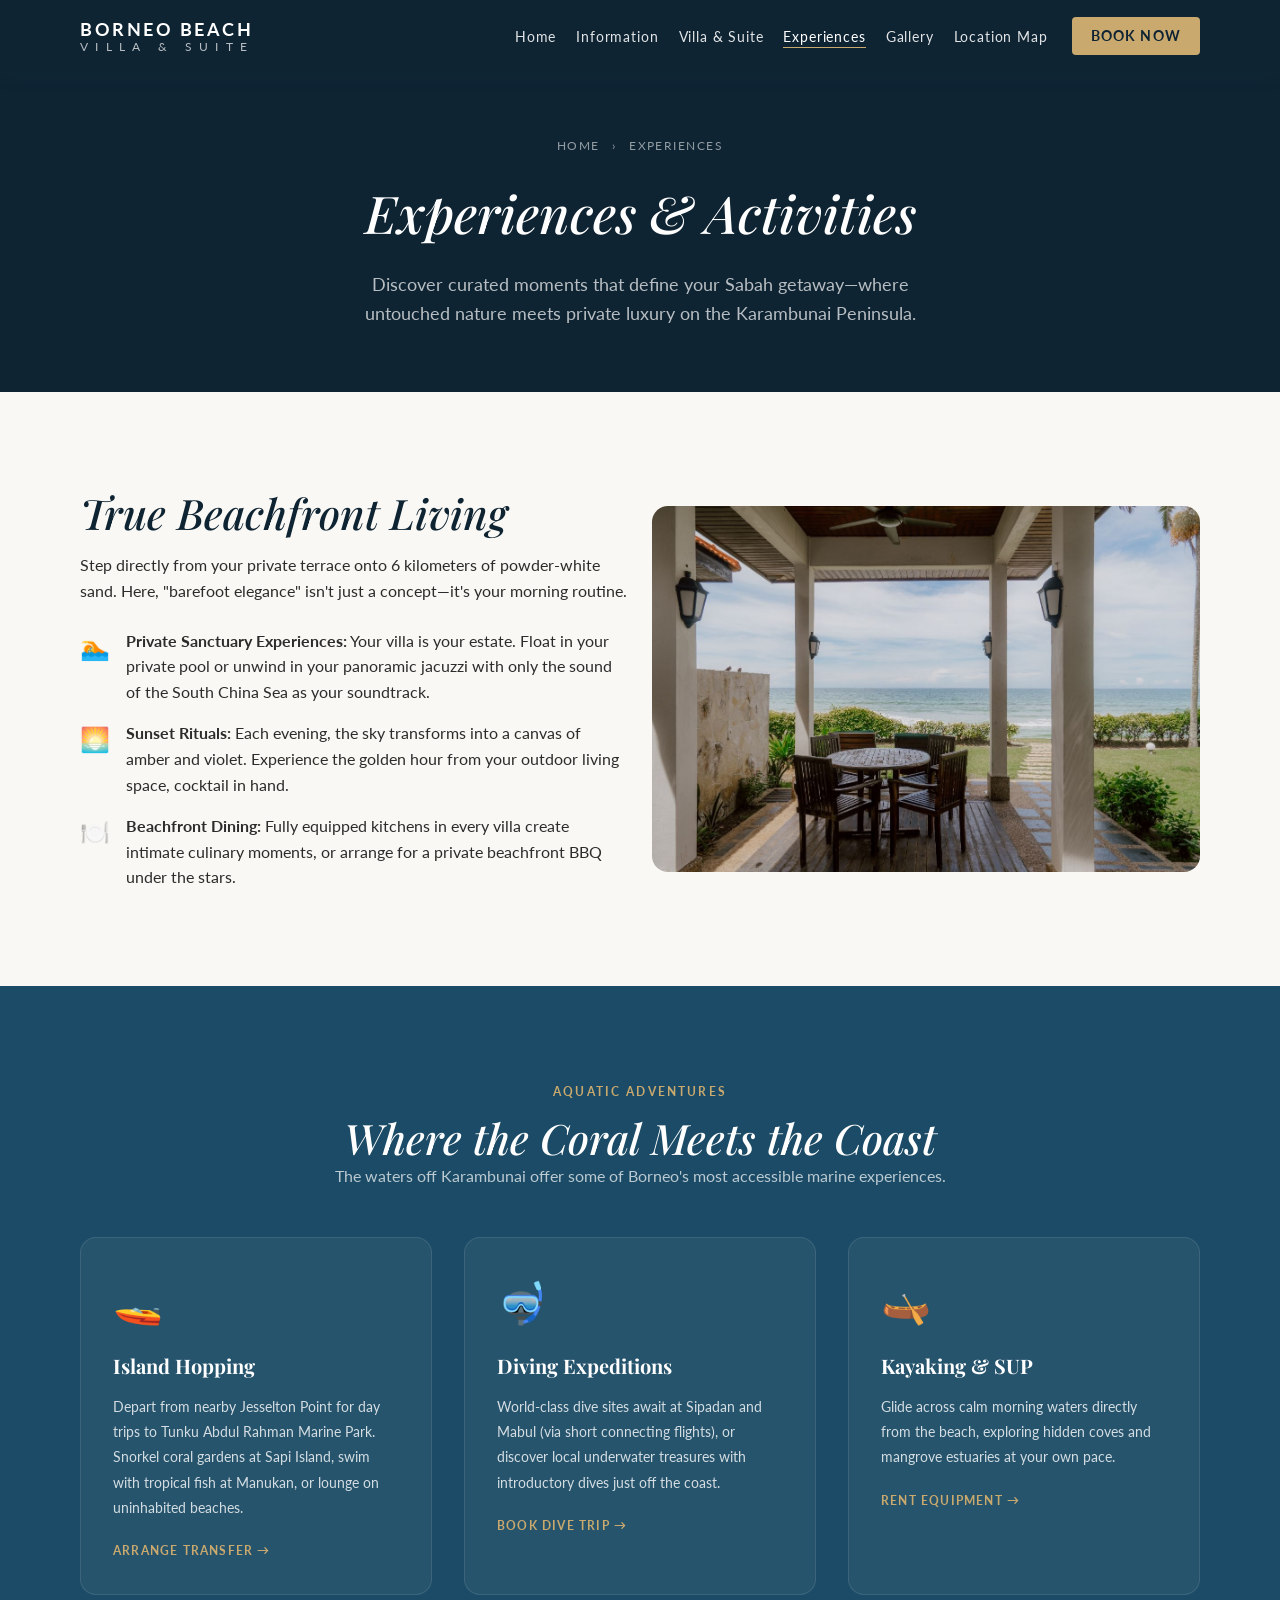
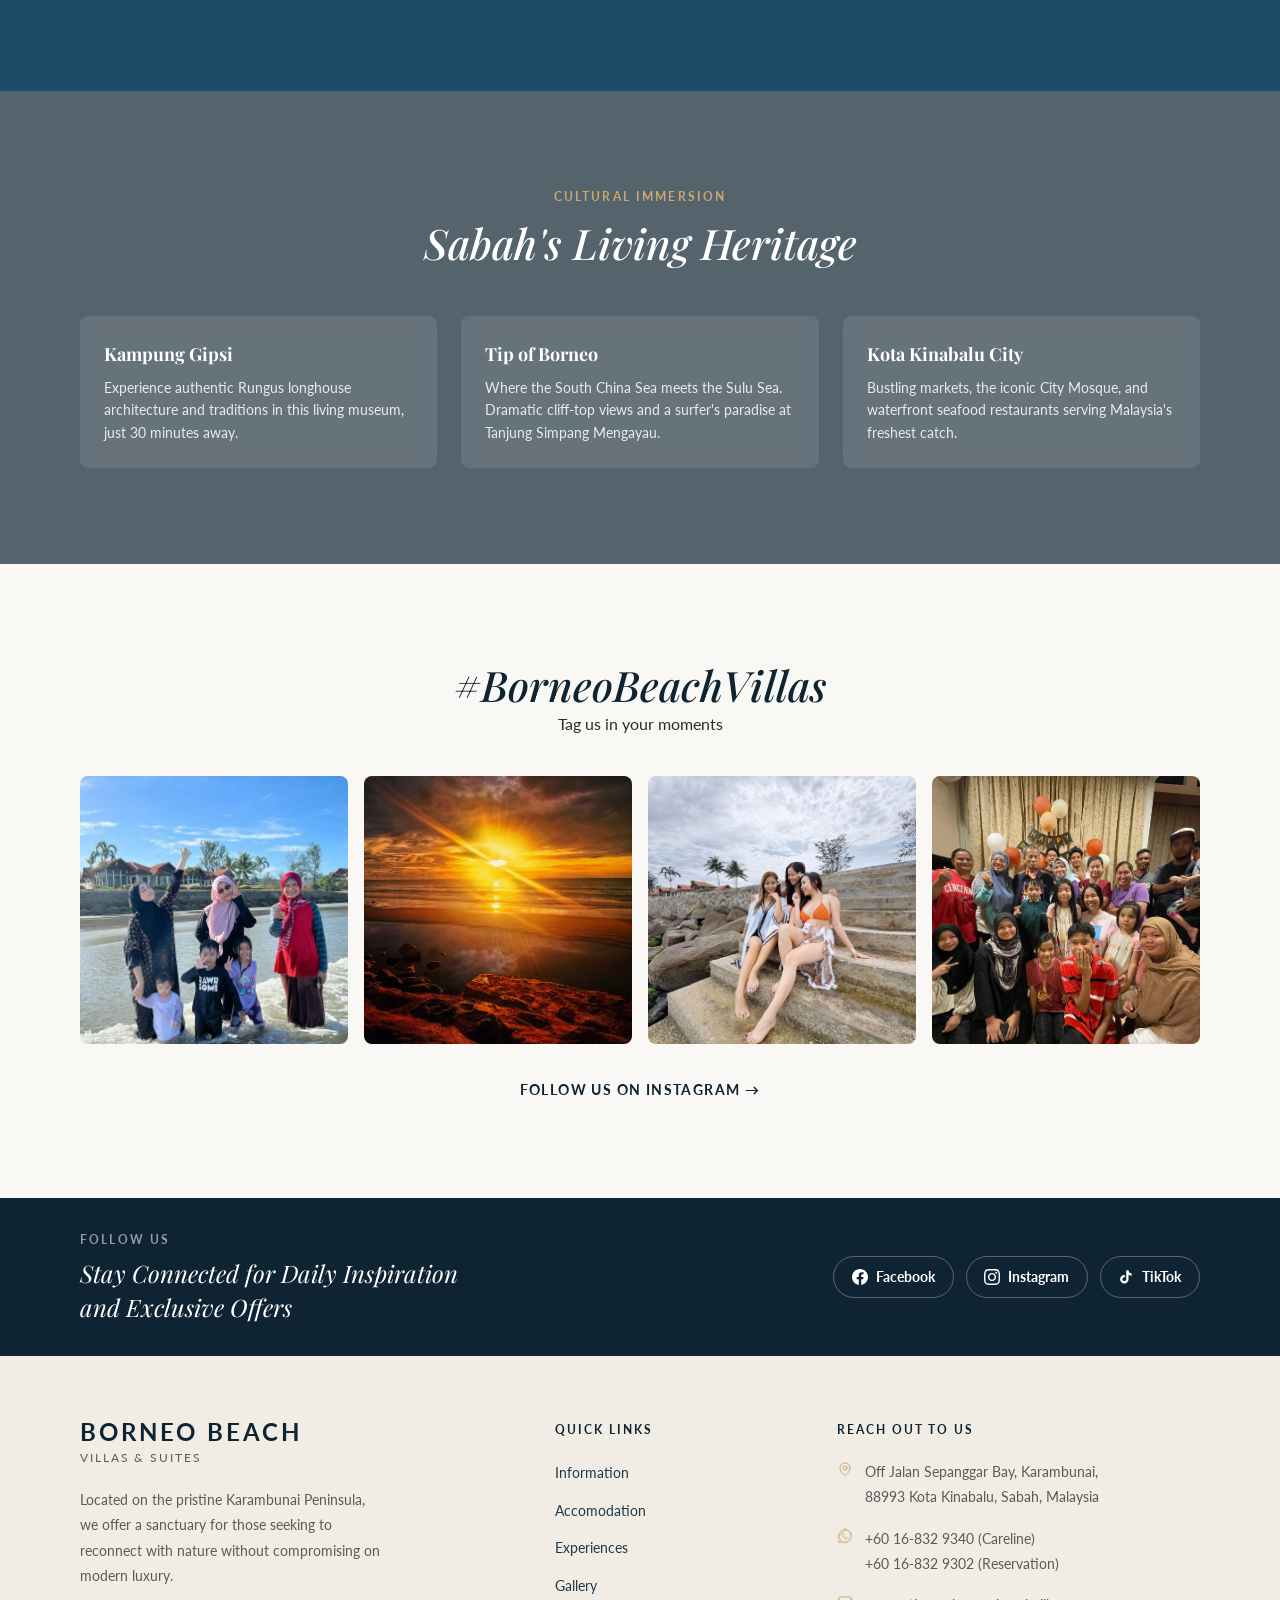
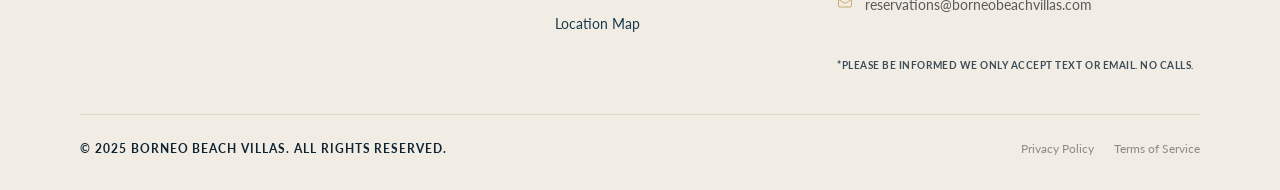
==== experiences.html @ 332ac3ee "Initial commit for bbv website Made-with: Cursor" ====
<!DOCTYPE html>
<html lang="en">

<head>
    <meta charset="UTF-8" />
    <meta name="viewport" content="width=device-width, initial-scale=1.0" />
    <meta name="description"
        content="Discover luxury experiences at Borneo Beach Villas—private beachfront living, golf at Karambunai, island hopping Sabah, spa wellness, and cultural adventures near Kota Kinabalu." />
    <meta name="keywords"
        content="Karambunai resort activities, Sabah beach villa experiences, Nexus golf resort, Tunku Abdul Rahman Marine Park, Kota Kinabalu luxury activities" />
    <title>Experiences & Activities | Borneo Beach Villa & Suite</title>
    <link rel="preconnect" href="https://fonts.googleapis.com" />
    <link rel="preconnect" href="https://fonts.gstatic.com" crossorigin />
    <link rel="stylesheet" href="css/main.css" />
</head>

<body>

    <!-- ===================== HEADER ===================== -->
    <div id="header-placeholder"></div>

    <main>


        <!-- ===================== PAGE HERO ===================== -->
        <div class="page-hero">
            <div class="container page-hero__inner">
                <p class="page-hero__breadcrumb">
                    <a href="index.html">Home</a>
                    <span aria-hidden="true">›</span>
                    Experiences
                </p>
                <h1 class="page-hero__title">Experiences & Activities</h1>
                <p class="page-hero__subtitle">
                    Discover curated moments that define your Sabah getaway—where untouched nature meets private luxury
                    on the Karambunai Peninsula.
                </p>
            </div>
        </div>


        <!-- ===================== INTRODUCTION ===================== -->
        <section class="experience-intro section-pad">
            <div class="container grid grid--2col grid--align-center">
                <div class="experience-intro__text">
                    <h2 class="section-title">True Beachfront Living</h2>
                    <p class="section-desc" style="margin-top: 14px;">
                        Step directly from your private terrace onto 6 kilometers of powder-white sand. Here, "barefoot
                        elegance" isn't just a concept—it's your morning routine.
                    </p>
                    <ul class="experience-features">
                        <li class="exp-feature">
                            <span class="exp-feature__icon">🏊</span>
                            <div>
                                <strong>Private Sanctuary Experiences:</strong> Your villa is your estate. Float in your
                                private pool or unwind in your panoramic jacuzzi with only the sound of the South China
                                Sea as your
                                soundtrack.
                            </div>
                        </li>
                        <li class="exp-feature">
                            <span class="exp-feature__icon">🌅</span>
                            <div>
                                <strong>Sunset Rituals:</strong> Each evening, the sky transforms into a canvas of amber
                                and violet.
                                Experience the golden hour from your outdoor living space, cocktail in hand.
                            </div>
                        </li>
                        <li class="exp-feature">
                            <span class="exp-feature__icon">🍽️</span>
                            <div>
                                <strong>Beachfront Dining:</strong> Fully equipped kitchens in every villa create
                                intimate culinary
                                moments, or arrange for a private beachfront BBQ under the stars.
                            </div>
                        </li>
                    </ul>
                </div>
                <div class="experience-intro__image">
                    <img src="images/exp-intro.jpeg" alt="Villa terrace opening directly onto beach"
                        class="img-rounded shadow-lg" loading="lazy" />
                </div>
            </div>
        </section>

        <!-- ===================== AQUATIC ADVENTURES ===================== -->
        <section class="aquatic-adventures section-pad bg-ocean text-inverse">
            <div class="container">
                <div class="section-header text-center mb-12">
                    <span class="section-label" style="color: var(--color-secondary);">Aquatic Adventures</span>
                    <h2 class="section-title color-inverse">Where the Coral Meets the Coast</h2>
                    <p class="section-subtitle color-grey-alt">
                        The waters off Karambunai offer some of Borneo's most accessible marine experiences.
                    </p>
                </div>

                <div class="grid grid--3col gap-8">
                    <!-- Card 1 -->
                    <div class="exp-card">
                        <div class="exp-card__icon">🚤</div>
                        <h3 class="exp-card__title">Island Hopping</h3>
                        <p class="exp-card__desc">
                            Depart from nearby Jesselton Point for day trips to Tunku Abdul Rahman Marine Park. Snorkel
                            coral gardens
                            at Sapi Island, swim with tropical fish at Manukan, or lounge on uninhabited beaches.
                        </p>
                        <a href="contact.html" class="exp-card__link">Arrange Transfer →</a>
                    </div>
                    <!-- Card 2 -->
                    <div class="exp-card">
                        <div class="exp-card__icon">🤿</div>
                        <h3 class="exp-card__title">Diving Expeditions</h3>
                        <p class="exp-card__desc">
                            World-class dive sites await at Sipadan and Mabul (via short connecting flights), or
                            discover local
                            underwater treasures with introductory dives just off the coast.
                        </p>
                        <a href="contact.html" class="exp-card__link">Book Dive Trip →</a>
                    </div>
                    <!-- Card 3 -->
                    <div class="exp-card">
                        <div class="exp-card__icon">🛶</div>
                        <h3 class="exp-card__title">Kayaking & SUP</h3>
                        <p class="exp-card__desc">
                            Glide across calm morning waters directly from the beach, exploring hidden coves and
                            mangrove estuaries at
                            your own pace.
                        </p>
                        <a href="contact.html" class="exp-card__link">Rent Equipment →</a>
                    </div>
                </div>
            </div>
        </section>


        <!-- ===================== CULTURAL IMMERSION ===================== -->
        <section class="cultural-immersion section-pad"
            style="background: linear-gradient(rgba(15, 36, 51, 0.7), rgba(15, 36, 51, 0.7)), url('images/exp-culture-bg.jpg') center/cover no-repeat fixed;">
            <div class="container">
                <div class="section-header text-center mb-12">
                    <span class="section-label" style="color: var(--color-secondary);">Cultural Immersion</span>
                    <h2 class="section-title color-inverse">Sabah's Living Heritage</h2>
                </div>

                <div class="grid grid--3col gap-6">
                    <div class="culture-card">
                        <h3 class="culture-card__title">Kampung Gipsi</h3>
                        <p class="culture-card__desc">Experience authentic Rungus longhouse architecture and traditions
                            in this
                            living museum, just 30 minutes away.</p>
                    </div>
                    <div class="culture-card">
                        <h3 class="culture-card__title">Tip of Borneo</h3>
                        <p class="culture-card__desc">Where the South China Sea meets the Sulu Sea. Dramatic cliff-top
                            views and a
                            surfer's paradise at Tanjung Simpang Mengayau.</p>
                    </div>
                    <div class="culture-card">
                        <h3 class="culture-card__title">Kota Kinabalu City</h3>
                        <p class="culture-card__desc">Bustling markets, the iconic City Mosque, and waterfront seafood
                            restaurants
                            serving Malaysia's freshest catch.</p>
                    </div>
                </div>
            </div>
        </section>


        <!-- ===================== INSTAGRAM ===================== -->
        <section class="instagram-feed section-pad">
            <div class="container">
                <div class="section-header text-center mb-10">
                    <h2 class="section-title">#BorneoBeachVillas</h2>
                    <p class="section-subtitle">Tag us in your moments</p>
                </div>
                <div class="grid grid--4col gap-4">
                    <div class="insta-item"><img src="images/insta-1.jpg" alt="Instagram post" /></div>
                    <div class="insta-item"><img src="images/insta-2.jpg" alt="Instagram post" /></div>
                    <div class="insta-item"><img src="images/insta-3.jpg" alt="Instagram post" /></div>
                    <div class="insta-item"><img src="images/insta-4.jpg" alt="Instagram post" /></div>
                </div>
                <div class="text-center mt-8">
                    <a href="https://www.instagram.com/borneobeachvillasuite/" class="btn--text" target="_blank">Follow
                        us on
                        Instagram →</a>
                </div>
            </div>
        </section>

    </main>

    <!-- ===================== FOOTER ===================== -->
    <div id="footer-placeholder"></div>

    <script src="js/main.js"></script>
</body>

</html>
---- css/main.css ----
/* =============================================
   BBV – Main Stylesheet
   ============================================= */

@import url('https://fonts.googleapis.com/css2?family=Playfair+Display:ital,wght@0,400;0,500;0,600;0,700;1,400;1,500&family=Lato:ital,wght@0,300;0,400;0,700;1,400&display=swap');
@import 'variables.css';

/* ─────────────────────────────────────────────
   RESET & BASE
───────────────────────────────────────────── */
*,
*::before,
*::after {
  box-sizing: border-box;
  margin: 0;
  padding: 0;
}

html {
  scroll-behavior: smooth;
  font-size: 16px;
}

body {
  font-family: var(--font-body);
  font-size: var(--text-base);
  line-height: var(--leading-normal);
  color: var(--color-text);
  background-color: var(--color-bg);
  -webkit-font-smoothing: antialiased;
}

img,
video {
  display: block;
  max-width: 100%;
  height: auto;
}

a {
  color: inherit;
  text-decoration: none;
}

ul,
ol {
  list-style: none;
}

button {
  cursor: pointer;
  border: none;
  background: none;
  font-family: inherit;
}

/* ─────────────────────────────────────────────
   LAYOUT UTILITIES
───────────────────────────────────────────── */
.container {
  width: 100%;
  max-width: var(--container-max);
  margin-inline: auto;
  padding-inline: var(--container-pad);
}

.section-pad {
  padding-block: var(--section-pad-v);
}

/* ─────────────────────────────────────────────
   TYPOGRAPHY HELPERS
───────────────────────────────────────────── */
.section-label {
  display: block;
  font-family: var(--font-body);
  font-size: var(--text-xs);
  font-weight: 700;
  letter-spacing: 0.18em;
  text-transform: uppercase;
  color: var(--color-secondary);
  margin-bottom: var(--sp-3);
}

.section-title {
  font-family: var(--font-heading);
  font-size: clamp(var(--text-2xl), 4vw, var(--text-3xl));
  font-weight: 500;
  font-style: italic;
  line-height: var(--leading-tight);
  color: var(--color-primary-dark);
}

/* ─────────────────────────────────────────────
   BUTTONS
───────────────────────────────────────────── */
.btn {
  display: inline-flex;
  align-items: center;
  gap: var(--sp-2);
  padding: 0.75rem 1.75rem;
  font-family: var(--font-body);
  font-size: var(--text-sm);
  font-weight: 700;
  letter-spacing: 0.08em;
  text-transform: uppercase;
  border-radius: var(--radius-sm);
  transition: background-color var(--transition-base),
    color var(--transition-base),
    border-color var(--transition-base),
    box-shadow var(--transition-base),
    transform var(--transition-base);
  white-space: nowrap;
}

.btn--primary {
  background-color: var(--color-secondary);
  color: var(--color-primary-dark);
}

.btn--primary:hover {
  background-color: #b8924f;
  box-shadow: var(--shadow-md);
  transform: translateY(-2px);
}

.btn--outline {
  background-color: transparent;
  color: var(--color-text-inverse);
  border: 2px solid var(--color-text-inverse);
}

.btn--outline:hover {
  background-color: var(--color-text-inverse);
  color: var(--color-primary-dark);
}

.btn--outline-dark {
  background-color: transparent;
  color: var(--color-primary);
  border: 2px solid var(--color-primary);
}

.btn--outline-dark:hover {
  background-color: var(--color-primary);
  color: var(--color-text-inverse);
}

/* ─────────────────────────────────────────────
   HEADER / NAV
───────────────────────────────────────────── */
.site-header {
  position: fixed;
  top: 0;
  left: 0;
  right: 0;
  z-index: 1000;
  background-color: transparent;
  transition: background-color var(--transition-slow),
    box-shadow var(--transition-slow);
}

.site-header.scrolled {
  background-color: var(--color-primary-dark);
  box-shadow: var(--shadow-md);
}

.header-inner {
  display: flex;
  align-items: center;
  justify-content: space-between;
  height: 72px;
  padding-inline: var(--container-pad);
  max-width: var(--container-max);
  margin-inline: auto;
}

/* Logo */
.site-logo {
  display: flex;
  flex-direction: column;
  line-height: 1;
  gap: 3px;
  flex-shrink: 0;
  text-decoration: none;
}

.site-logo__name {
  font-family: var(--font-body);
  font-size: var(--text-md);
  font-weight: 700;
  letter-spacing: 0.14em;
  color: var(--color-text-inverse);
}

.site-logo__sub {
  font-size: var(--text-xs);
  letter-spacing: 0.61em;
  color: rgba(255, 255, 255, 0.70);
}

/* Primary nav */
.primary-nav {
  display: flex;
  align-items: center;
  gap: var(--sp-6);
}

.nav-links {
  display: flex;
  align-items: center;
  gap: var(--sp-5);
}

.nav-links a {
  font-size: var(--text-sm);
  font-weight: 400;
  letter-spacing: 0.06em;
  color: rgba(255, 255, 255, 0.88);
  position: relative;
  padding-bottom: 3px;
  transition: color var(--transition-fast);
}

.nav-links a::after {
  content: '';
  position: absolute;
  bottom: 0;
  left: 0;
  width: 0;
  height: 1px;
  background-color: var(--color-secondary);
  transition: width var(--transition-base);
}

.nav-links a:hover,
.nav-links a[aria-current="page"] {
  color: var(--color-text-inverse);
}

.nav-links a:hover::after,
.nav-links a[aria-current="page"]::after {
  width: 100%;
}

.nav-book-btn {
  padding: 0.5rem 1.2rem;
  background-color: var(--color-secondary);
  color: var(--color-primary-dark);
  font-family: var(--font-body);
  font-size: var(--text-sm);
  font-weight: 700;
  letter-spacing: 0.08em;
  text-transform: uppercase;
  border-radius: var(--radius-sm);
  transition: background-color var(--transition-base), box-shadow var(--transition-base);
  flex-shrink: 0;
  display: inline-block;
}

.nav-book-btn:hover {
  background-color: #b8924f;
  box-shadow: var(--shadow-sm);
}

/* Hamburger */
.hamburger {
  display: none;
  flex-direction: column;
  justify-content: center;
  align-items: center;
  width: 40px;
  height: 40px;
  gap: 5px;
  background: none;
  border: none;
  cursor: pointer;
  padding: 4px;
}

.hamburger__line {
  display: block;
  width: 24px;
  height: 2px;
  background-color: var(--color-text-inverse);
  border-radius: 2px;
  transition: transform var(--transition-base), opacity var(--transition-base);
}

.hamburger.open .hamburger__line:nth-child(1) {
  transform: translateY(7px) rotate(45deg);
}

.hamburger.open .hamburger__line:nth-child(2) {
  opacity: 0;
}

.hamburger.open .hamburger__line:nth-child(3) {
  transform: translateY(-7px) rotate(-45deg);
}

/* Mobile nav drawer */
.mobile-nav {
  display: none;
  position: fixed;
  top: 72px;
  left: 0;
  right: 0;
  background-color: var(--color-primary-dark);
  padding: var(--sp-6) var(--container-pad);
  z-index: 999;
  flex-direction: column;
  gap: var(--sp-4);
  box-shadow: var(--shadow-lg);
}

.mobile-nav.open {
  display: flex;
}

.mobile-nav a {
  font-size: var(--text-md);
  color: rgba(255, 255, 255, 0.88);
  padding-block: var(--sp-2);
  border-bottom: 1px solid rgba(255, 255, 255, 0.1);
  transition: color var(--transition-fast);
}

.mobile-nav a:last-child {
  border-bottom: none;
}

.mobile-nav a:hover {
  color: var(--color-secondary);
}

.mobile-nav .nav-book-btn {
  display: inline-flex;
  margin-top: var(--sp-2);
  text-align: center;
  justify-content: center;
}

/* ─────────────────────────────────────────────
   HERO
───────────────────────────────────────────── */
.hero {
  position: relative;
  min-height: 90vh;
  display: flex;
  align-items: center;
  justify-content: center;
  overflow: hidden;
  background-color: var(--color-primary-dark);
}

.hero__bg {
  position: absolute;
  inset: 0;
  background-image: url('../images/hero.jpg');
  background-size: cover;
  background-position: center 30%;
  background-repeat: no-repeat;
  z-index: 0;
}

/* Keep the fallback image as a separate layer behind the video */
.hero__bg--fallback {
  z-index: 0;
  transition: opacity 1s ease;
}

/* YouTube video wrapper */
.hero__video-wrap {
  position: absolute;
  inset: 0;
  z-index: 1;
  overflow: hidden;
  pointer-events: none;
}

/* Scale the iframe to always cover the full hero (letterbox-free) */
.hero__video-wrap iframe,
.hero__video-wrap #hero-yt-player {
  position: absolute;
  top: 50%;
  left: 50%;
  /* 16:9 ratio: width = 177.78vh covers height; height = 56.25vw covers width */
  width: 177.78vh;
  height: 56.25vw;
  min-width: 100%;
  min-height: 100%;
  transform: translate(-50%, -50%);
  border: 0;
  pointer-events: none;
}

.hero__overlay {
  position: absolute;
  inset: 0;
  background: linear-gradient(to bottom,
      rgba(15, 36, 51, 0.35) 0%,
      rgba(15, 36, 51, 0.55) 60%,
      rgba(15, 36, 51, 0.75) 100%);
  z-index: 1;
}

.hero__content {
  position: relative;
  z-index: 2;
  text-align: center;
  padding-inline: var(--container-pad);
  max-width: 760px;
  margin-inline: auto;
  padding-top: 72px;
}

.hero__location {
  display: inline-flex;
  align-items: center;
  gap: var(--sp-2);
  font-size: var(--text-xs);
  font-weight: 700;
  letter-spacing: 0.2em;
  text-transform: uppercase;
  color: rgba(255, 255, 255, 0.80);
  margin-bottom: var(--sp-4);
}

.hero__title {
  font-family: var(--font-heading);
  font-size: clamp(var(--text-3xl), 7vw, var(--text-5xl));
  font-weight: 500;
  font-style: italic;
  line-height: var(--leading-tight);
  color: var(--color-text-inverse);
  margin-bottom: var(--sp-5);
}

.hero__subtitle {
  font-size: clamp(var(--text-sm), 2vw, var(--text-base));
  color: rgba(255, 255, 255, 0.80);
  line-height: var(--leading-loose);
  max-width: 480px;
  margin-inline: auto;
}

/* Hero Sound Toggle */
.hero__sound-toggle {
  position: absolute;
  bottom: var(--sp-8);
  right: var(--container-pad);
  z-index: 10;
  width: 44px;
  height: 44px;
  background-color: rgba(255, 255, 255, 0.1);
  backdrop-filter: blur(8px);
  -webkit-backdrop-filter: blur(8px);
  border: 1px solid rgba(255, 255, 255, 0.3);
  border-radius: 50%;
  display: flex;
  align-items: center;
  justify-content: center;
  color: var(--color-text-inverse);
  transition: all var(--transition-base);
}

.hero__sound-toggle:hover {
  background-color: rgba(255, 255, 255, 0.2);
  transform: scale(1.05);
}

.hero__sound-toggle svg {
  width: 20px;
  height: 20px;
  stroke: currentColor;
}

@media (max-width: 768px) {
  .hero__sound-toggle {
    bottom: 6rem;
    /* adjusted to clear booking widget */
    right: 50%;
    transform: translateX(50%);
  }
}

/* ─────────────────────────────────────────────
   BOOKING WIDGET (between hero and feature strip)
───────────────────────────────────────────── */
.booking-widget-section {
  position: relative;
  z-index: 20;
  margin-top: -60px;
  /* Overlap hero slightly */
  margin-bottom: var(--sp-12);
}

.booking-widget-wrapper {
  background-color: var(--color-surface);
  border-radius: var(--radius-lg);
  box-shadow: var(--shadow-xl, 0 20px 40px rgba(0, 0, 0, 0.15));
  padding: var(--sp-6);
  max-width: 1000px;
  margin-inline: auto;
  border: 1px solid var(--color-border);
}

@media (max-width: 768px) {
  .booking-widget-section {
    margin-top: -40px;
    margin-bottom: var(--sp-8);
  }

  .booking-widget-wrapper {
    padding: var(--sp-4);
  }
}

/* ─────────────────────────────────────────────
   FEATURE STRIP  (below hero, white bg)
───────────────────────────────────────────── */
.feature-strip {
  background-color: var(--color-surface);
  padding-block: var(--sp-12);
  border-bottom: 1px solid var(--color-border);
}

.feature-strip__grid {
  display: grid;
  grid-template-columns: repeat(3, 1fr);
  gap: var(--sp-8);
}

.feature-strip__card {
  display: flex;
  flex-direction: column;
  gap: var(--sp-4);
}

.feature-strip__img-wrap {
  border-radius: var(--radius-lg) var(--radius-lg) 0 0;
  overflow: hidden;
  aspect-ratio: 4 / 3;
  background-color: var(--color-surface-alt);
}

.feature-strip__img-wrap img {
  width: 100%;
  height: 100%;
  object-fit: cover;
  transition: transform var(--transition-slow);
}

.feature-strip__card:hover .feature-strip__img-wrap img {
  transform: scale(1.04);
}

.feature-strip__title {
  font-family: var(--font-body);
  font-size: var(--text-base);
  font-weight: 700;
  color: var(--color-primary-dark);
  line-height: var(--leading-snug);
}

.feature-strip__desc {
  font-size: var(--text-sm);
  color: var(--color-text-light);
  line-height: var(--leading-loose);
}

/* ─────────────────────────────────────────────
   RESIDENCES – horizontal villa rows
───────────────────────────────────────────── */
.residences {
  background-color: #eef4f7;
  /* very light blue-grey, as in PDF */
}

.residences__intro {
  text-align: center;
  margin-bottom: var(--sp-10);
}

.residences__list {
  display: flex;
  flex-direction: column;
  gap: var(--sp-8);
}

/* Villa row: image left, text right */
.villa-row {
  display: grid;
  grid-template-columns: 1fr 0.65fr;
  background-color: var(--color-surface);
  border-radius: var(--radius-lg);
  overflow: hidden;
  box-shadow: var(--shadow-sm);
  transition: box-shadow var(--transition-base);
}

.villa-row:hover {
  box-shadow: var(--shadow-md);
}

.villa-row__image-wrap {
  position: relative;
  overflow: hidden;
  min-height: 340px;
}

.villa-row__image-wrap img {
  width: 100%;
  height: 100%;
  object-fit: cover;
  transition: transform var(--transition-slow);
}

.villa-row:hover .villa-row__image-wrap img {
  transform: scale(1.04);
}

/* Arrow button on image */
.villa-row__arrow {
  position: absolute;
  top: 50%;
  right: var(--sp-4);
  transform: translateY(-50%);
  width: 40px;
  height: 40px;
  background-color: rgba(255, 255, 255, 0.90);
  border-radius: 50%;
  display: flex;
  align-items: center;
  justify-content: center;
  box-shadow: var(--shadow-sm);
  transition: background-color var(--transition-fast);
  cursor: pointer;
  z-index: 2;
  border: none;
}

.villa-row__arrow svg {
  width: 18px;
  height: 18px;
  stroke: var(--color-primary-dark);
}

.villa-row__arrow:hover {
  background-color: var(--color-surface);
}

.villa-row__body {
  padding: var(--sp-8) var(--sp-8);
  display: flex;
  flex-direction: column;
  justify-content: center;
  gap: var(--sp-4);
}

.villa-row__title {
  font-family: var(--font-heading);
  font-size: var(--text-xl);
  font-weight: 600;
  color: var(--color-primary-dark);
  line-height: var(--leading-snug);
}

.villa-row__desc {
  font-size: var(--text-sm);
  color: var(--color-text-light);
  line-height: var(--leading-loose);
}

/* Feature tags – gold pill badges */
.villa-row__tags {
  display: flex;
  flex-wrap: wrap;
  gap: var(--sp-2);
}

.villa-tag {
  display: inline-block;
  padding: 0.35rem 0.85rem;
  background-color: var(--color-secondary-lt);
  color: var(--color-primary-dark);
  font-size: var(--text-xs);
  font-weight: 700;
  letter-spacing: 0.06em;
  text-transform: uppercase;
  border-radius: 100px;
}

.villa-row__price {
  font-size: var(--text-base);
  color: var(--color-text-light);
  font-style: italic;
}

/* Price + CTA on the same row */
.villa-row__cta {
  display: flex;
  align-items: center;
  justify-content: flex-end;
  gap: var(--sp-4);
  margin-top: var(--sp-4);
  padding-top: var(--sp-4);
  border-top: 1px solid var(--color-border);
}

/* Subtle text-only button */
.btn--text {
  background: none;
  border: none;
  padding: 0;
  font-family: var(--font-body);
  font-size: var(--text-sm);
  font-weight: 700;
  letter-spacing: 0.1em;
  text-transform: uppercase;
  color: var(--color-primary-dark);
  cursor: pointer;
  transition: color var(--transition-fast);
  white-space: nowrap;
  flex-shrink: 0;
}

.btn--text:hover {
  color: var(--color-secondary);
}

/* ─────────────────────────────────────────────
   EXPERIENCES  (text left, photo grid right)
───────────────────────────────────────────── */
.experiences {
  background-color: var(--color-surface-alt);
}

.experiences__layout {
  display: grid;
  grid-template-columns: 1fr 1.2fr;
  gap: var(--sp-12);
  align-items: center;
}

.experiences__text .section-title {
  font-size: clamp(var(--text-xl), 2.8vw, var(--text-2xl));
  margin-top: var(--sp-3);
  font-style: italic;
}

.experiences__gallery {
  display: grid;
  grid-template-columns: 1fr 1fr;
  grid-template-rows: auto auto;
  gap: var(--sp-3);
}

.exp-gallery__main {
  grid-column: 1;
  grid-row: 1 / 3;
  border-radius: var(--radius-lg);
  overflow: hidden;
}

.exp-gallery__main img {
  width: 100%;
  height: 100%;
  object-fit: cover;
}

.exp-gallery__side {
  grid-column: 2;
  grid-row: 1 / 3;
  display: flex;
  flex-direction: column;
  gap: var(--sp-3);
}

.exp-gallery__side img {
  width: 100%;
  border-radius: var(--radius-md);
  object-fit: cover;
  flex: 1;
}

/* ─────────────────────────────────────────────
   STAY CONNECTED  (dark strip)
───────────────────────────────────────────── */
.stay-connected {
  background-color: var(--color-primary-dark);
  padding-block: var(--sp-8);
}

.stay-connected__inner {
  display: flex;
  align-items: center;
  justify-content: space-between;
  gap: var(--sp-8);
  flex-wrap: wrap;
}

.stay-connected__label {
  display: block;
  font-size: var(--text-xs);
  font-weight: 700;
  letter-spacing: 0.18em;
  text-transform: uppercase;
  color: rgba(255, 255, 255, 0.55);
  margin-bottom: var(--sp-2);
}

.stay-connected__copy {
  font-family: var(--font-heading);
  font-size: clamp(var(--text-lg), 2.5vw, var(--text-xl));
  font-style: italic;
  color: var(--color-text-inverse);
  max-width: 420px;
  line-height: var(--leading-snug);
}

.social-links {
  display: flex;
  gap: var(--sp-3);
  align-items: center;
  flex-wrap: wrap;
}

.social-link {
  display: inline-flex;
  align-items: center;
  gap: var(--sp-2);
  padding: 0.55rem 1.1rem;
  border: 1.5px solid rgba(255, 255, 255, 0.30);
  border-radius: 100px;
  font-size: var(--text-sm);
  font-weight: 700;
  color: var(--color-text-inverse);
  transition: border-color var(--transition-base),
    background-color var(--transition-base);
}

.social-link:hover {
  border-color: rgba(255, 255, 255, 0.70);
  background-color: rgba(255, 255, 255, 0.08);
}

.social-link svg {
  width: 16px;
  height: 16px;
  fill: currentColor;
  flex-shrink: 0;
}

/* ─────────────────────────────────────────────
   FOOTER  (light cream – matching PDF)
───────────────────────────────────────────── */
.site-footer {
  background-color: var(--color-surface-alt);
  /* light cream */
  color: var(--color-text);
  padding-top: var(--sp-16);
  padding-bottom: var(--sp-8);
}

.footer-top {
  display: grid;
  grid-template-columns: 1.8fr 1fr 1.5fr;
  gap: var(--sp-10);
  padding-bottom: var(--sp-10);
  border-bottom: 1px solid var(--color-border);
}

.footer-brand__name {
  font-family: var(--font-body);
  font-size: var(--text-xl);
  font-weight: 700;
  letter-spacing: 0.12em;
  color: var(--color-primary-dark);
  line-height: 1;
  margin-bottom: var(--sp-1);
}

.footer-brand__sub {
  font-size: var(--text-xs);
  letter-spacing: 0.16em;
  color: var(--color-text-light);
  margin-bottom: var(--sp-5);
}

.footer-brand__desc {
  font-size: var(--text-sm);
  line-height: var(--leading-loose);
  color: var(--color-text-light);
  max-width: 300px;
}

.footer-col__heading {
  font-family: var(--font-body);
  font-size: var(--text-xs);
  font-weight: 700;
  letter-spacing: 0.16em;
  text-transform: uppercase;
  color: var(--color-primary-dark);
  margin-bottom: var(--sp-5);
}

.footer-links {
  display: flex;
  flex-direction: column;
  gap: var(--sp-3);
}

.footer-links a {
  font-size: var(--text-sm);
  color: var(--color-primary);
  transition: color var(--transition-fast);
}

.footer-links a:hover {
  color: var(--color-primary-dark);
  text-decoration: underline;
}

.footer-contact {
  display: flex;
  flex-direction: column;
  gap: var(--sp-4);
}

.footer-contact-item {
  display: flex;
  gap: var(--sp-3);
  align-items: flex-start;
}

.footer-contact-item svg {
  width: 16px;
  height: 16px;
  stroke: var(--color-secondary);
  fill: none;
  flex-shrink: 0;
  margin-top: 2px;
}

.footer-contact-item span,
.footer-contact-item a {
  font-size: var(--text-sm);
  line-height: var(--leading-loose);
  color: var(--color-text-light);
  transition: color var(--transition-fast);
}

.footer-contact-item a:hover {
  color: var(--color-primary-dark);
}

.footer-contact-note {
  font-size: 0.65rem;
  font-weight: 700;
  color: var(--color-primary-dark);
  margin-top: var(--sp-6);
  letter-spacing: 0.05em;
  opacity: 0.8;
}

.footer-bottom {
  display: flex;
  align-items: center;
  justify-content: space-between;
  gap: var(--sp-4);
  padding-top: var(--sp-6);
  flex-wrap: wrap;
}

.footer-bottom__copy {
  font-size: var(--text-xs);
  font-weight: 700;
  letter-spacing: 0.08em;
  text-transform: uppercase;
  color: var(--color-primary-dark);
}

.footer-bottom__legal {
  display: flex;
  gap: var(--sp-5);
}

.footer-bottom__legal a {
  font-size: var(--text-xs);
  color: var(--color-text-muted);
  transition: color var(--transition-fast);
}

.footer-bottom__legal a:hover {
  color: var(--color-primary-dark);
}

/* ─────────────────────────────────────────────
   INFORMATION PAGE – PAGE HERO
───────────────────────────────────────────── */
.page-hero {
  background-color: var(--color-primary-dark);
  padding-top: calc(72px + var(--sp-16));
  padding-bottom: var(--sp-16);
  text-align: center;
  position: relative;
  overflow: hidden;
}

.page-hero::before {
  content: '';
  position: absolute;
  inset: 0;
  background-image: url('../images/page-hero.jpg');
  background-size: cover;
  background-position: center;
  opacity: 0.20;
}

.page-hero__inner {
  position: relative;
  z-index: 1;
}

.page-hero__breadcrumb {
  font-size: var(--text-xs);
  letter-spacing: 0.12em;
  color: rgba(255, 255, 255, 0.55);
  margin-bottom: var(--sp-4);
  text-transform: uppercase;
}

.page-hero__breadcrumb a {
  color: rgba(255, 255, 255, 0.55);
  transition: color var(--transition-fast);
}

.page-hero__breadcrumb a:hover {
  color: var(--color-secondary);
}

.page-hero__breadcrumb span {
  margin-inline: var(--sp-2);
}

.page-hero__title {
  font-family: var(--font-heading);
  font-size: clamp(var(--text-2xl), 5vw, var(--text-4xl));
  font-weight: 500;
  font-style: italic;
  color: var(--color-text-inverse);
  margin-bottom: var(--sp-4);
}

.page-hero__subtitle {
  font-size: var(--text-md);
  color: rgba(255, 255, 255, 0.70);
  max-width: 560px;
  margin-inline: auto;
}

/* ─────────────────────────────────────────────
   INFORMATION PAGE – LAYOUT & CONTENT
───────────────────────────────────────────── */
.info-layout {
  display: grid;
  grid-template-columns: 220px 1fr;
  gap: var(--sp-12);
  align-items: start;
}

.info-sidebar {
  position: sticky;
  top: calc(72px + var(--sp-6));
}

.info-sidebar__nav {
  background-color: var(--color-surface);
  border-radius: var(--radius-lg);
  border: 1px solid var(--color-border);
  padding: var(--sp-5);
  display: flex;
  flex-direction: column;
  gap: var(--sp-1);
}

.info-sidebar__nav a {
  display: block;
  font-size: var(--text-sm);
  color: var(--color-text-light);
  padding: var(--sp-2) var(--sp-3);
  border-radius: var(--radius-sm);
  transition: background-color var(--transition-fast), color var(--transition-fast);
}

.info-sidebar__nav a:hover,
.info-sidebar__nav a.active {
  background-color: var(--color-surface-alt);
  color: var(--color-primary-dark);
  font-weight: 700;
}

.info-content {
  display: flex;
  flex-direction: column;
  gap: var(--sp-12);
}

.info-section {
  scroll-margin-top: calc(72px + var(--sp-6));
}

.info-section__title {
  font-family: var(--font-heading);
  font-size: var(--text-2xl);
  font-weight: 500;
  font-style: italic;
  color: var(--color-primary-dark);
  padding-bottom: var(--sp-4);
  border-bottom: 2px solid var(--color-secondary);
  margin-bottom: var(--sp-6);
  display: inline-block;
}

.info-section p {
  font-size: var(--text-base);
  line-height: var(--leading-loose);
  color: var(--color-text);
  margin-bottom: var(--sp-4);
}

.info-section p:last-child {
  margin-bottom: 0;
}

.info-section h3 {
  font-family: var(--font-body);
  font-size: var(--text-base);
  font-weight: 700;
  color: var(--color-primary-dark);
  margin-top: var(--sp-6);
  margin-bottom: var(--sp-3);
  text-transform: uppercase;
  letter-spacing: 0.06em;
}

.info-list {
  display: flex;
  flex-direction: column;
  gap: var(--sp-3);
  margin-bottom: var(--sp-4);
}

.info-list li {
  display: flex;
  gap: var(--sp-3);
  align-items: flex-start;
  font-size: var(--text-base);
  line-height: var(--leading-normal);
  color: var(--color-text);
}

.info-list li::before {
  content: '';
  display: block;
  width: 6px;
  height: 6px;
  min-width: 6px;
  background-color: var(--color-secondary);
  border-radius: 50%;
  margin-top: 9px;
}

.info-highlight {
  background-color: var(--color-surface-alt);
  border-left: 4px solid var(--color-secondary);
  border-radius: 0 var(--radius-md) var(--radius-md) 0;
  padding: var(--sp-5) var(--sp-6);
  margin-block: var(--sp-5);
}

.info-highlight p {
  margin-bottom: 0;
  font-size: var(--text-sm);
  color: var(--color-text-light);
}

.info-highlight strong {
  color: var(--color-primary-dark);
}

.info-grid {
  display: grid;
  grid-template-columns: repeat(2, 1fr);
  gap: var(--sp-4);
}

.info-card {
  background-color: var(--color-surface);
  border: 1px solid var(--color-border);
  border-radius: var(--radius-md);
  padding: var(--sp-5) var(--sp-6);
}

.info-card__title {
  font-weight: 700;
  font-size: var(--text-sm);
  color: var(--color-primary-dark);
  margin-bottom: var(--sp-2);
  display: flex;
  align-items: center;
  gap: var(--sp-2);
}

.info-card__title svg {
  width: 16px;
  height: 16px;
  stroke: var(--color-secondary);
  fill: none;
  flex-shrink: 0;
}

.info-card__value {
  font-size: var(--text-base);
  color: var(--color-primary-dark);
  font-weight: 700;
}

.info-card__note {
  font-size: var(--text-sm);
  color: var(--color-text-muted);
  margin-top: var(--sp-1);
}

.info-contact-methods {
  display: flex;
  flex-direction: column;
  gap: var(--sp-4);
}

.contact-method {
  display: flex;
  align-items: flex-start;
  gap: var(--sp-4);
  padding: var(--sp-4) var(--sp-5);
  background-color: var(--color-surface);
  border: 1px solid var(--color-border);
  border-radius: var(--radius-md);
}

.contact-method__icon {
  width: 40px;
  height: 40px;
  border-radius: 50%;
  background-color: var(--color-primary-dark);
  display: flex;
  align-items: center;
  justify-content: center;
  flex-shrink: 0;
  margin-top: var(--sp-1);
}

.contact-method__icon svg {
  width: 18px;
  height: 18px;
  stroke: var(--color-secondary);
  fill: none;
}

.contact-method__label {
  font-size: var(--text-xs);
  text-transform: uppercase;
  letter-spacing: 0.08em;
  color: var(--color-text-muted);
  margin-bottom: 2px;
}

.contact-method__value {
  font-size: var(--text-base);
  font-weight: 700;
  color: var(--color-primary-dark);
  margin-bottom: var(--sp-2);
}

.contact-method__notes {
  list-style: none;
  margin-top: var(--sp-3);
  display: flex;
  flex-direction: column;
  gap: var(--sp-2);
}

.contact-method__notes li {
  font-size: var(--text-sm);
  color: var(--color-text-light);
  line-height: var(--leading-loose);
  padding-left: 1.1em;
  position: relative;
}

/* Elegant gold dot with hanging indent */
.contact-method__notes li::before {
  content: '';
  position: absolute;
  left: 0;
  top: 0.55em;
  width: 5px;
  height: 5px;
  background-color: var(--color-secondary);
  border-radius: 50%;
}

.contact-method__notes a {
  color: var(--color-primary);
  text-decoration: underline;
}

.contact-method__notes a:hover {
  color: var(--color-primary-dark);
}

.info-map-btns {
  display: flex;
  gap: var(--sp-4);
  flex-wrap: wrap;
  margin-top: var(--sp-6);
}

/* ─────────────────────────────────────────────
   VILLAS PAGE
───────────────────────────────────────────── */

/* Category tab bar – sticky below header */
.villas-tabs {
  position: sticky;
  top: 72px;
  z-index: 100;
  background-color: var(--color-surface);
  border-bottom: 1px solid var(--color-border);
  box-shadow: 0 2px 8px rgba(27, 58, 75, 0.06);
}

.villas-tabs__inner {
  display: flex;
  align-items: stretch;
  gap: 0;
}

.villas-tabs__link {
  display: inline-flex;
  align-items: center;
  gap: var(--sp-2);
  padding: var(--sp-4) var(--sp-6);
  font-family: var(--font-body);
  font-size: var(--text-sm);
  font-weight: 700;
  letter-spacing: 0.06em;
  color: var(--color-text-light);
  border-bottom: 3px solid transparent;
  transition: color var(--transition-fast), border-color var(--transition-fast);
  white-space: nowrap;
}

.villas-tabs__link svg {
  width: 16px;
  height: 16px;
  stroke: currentColor;
  fill: none;
  flex-shrink: 0;
  opacity: 0.6;
  transition: opacity var(--transition-fast);
}

.villas-tabs__link:hover {
  color: var(--color-primary-dark);
}

.villas-tabs__link:hover svg {
  opacity: 1;
}

.villas-tabs__link.active {
  color: var(--color-primary-dark);
  border-bottom-color: var(--color-secondary);
}

.villas-tabs__link.active svg {
  opacity: 1;
  stroke: var(--color-secondary);
}

/* Villa category section */
.villa-category {
  background-color: var(--color-bg);
  padding-block: var(--section-pad-v);
}

.villa-category--alt {
  background-color: #eef4f7;
  /* matches residences section on homepage */
}

.villa-category__header {
  text-align: center;
  margin-bottom: var(--sp-10);
  max-width: 680px;
  margin-inline: auto;
  margin-bottom: var(--sp-10);
}

.villa-category__desc {
  font-size: var(--text-base);
  color: var(--color-text-light);
  line-height: var(--leading-loose);
  margin-top: var(--sp-4);
}

/* villa-row enhancements for villas page */
.villa-row__type {
  display: inline-block;
  font-size: var(--text-xs);
  font-weight: 700;
  letter-spacing: 0.14em;
  text-transform: uppercase;
  color: var(--color-primary);
  margin-bottom: var(--sp-1);
}

.villa-row__title-note {
  font-size: 0.8em;
  font-style: italic;
  font-weight: 400;
  color: var(--color-text-light);
}

/* Badge on villa image (Sea Front / Sea View) */
.villa-row__badge {
  position: absolute;
  top: var(--sp-4);
  left: var(--sp-4);
  background-color: var(--color-primary-dark);
  color: var(--color-secondary);
  font-size: var(--text-xs);
  font-weight: 700;
  letter-spacing: 0.12em;
  text-transform: uppercase;
  padding: var(--sp-1) var(--sp-3);
  border-radius: var(--radius-sm);
  z-index: 2;
}

/* Meta row: size, guests, bathrooms */
.villa-row__meta {
  display: flex;
  flex-wrap: wrap;
  gap: var(--sp-5);
  padding: var(--sp-4) 0;
  border-top: 1px solid var(--color-border);
  border-bottom: 1px solid var(--color-border);
  list-style: none;
}

.villa-meta-item {
  display: flex;
  align-items: center;
  gap: var(--sp-2);
  font-size: var(--text-sm);
  color: var(--color-text-light);
  line-height: 1;
}

.villa-meta-item svg {
  width: 15px;
  height: 15px;
  stroke: var(--color-secondary);
  fill: none;
  flex-shrink: 0;
}

/* Featured villa row — subtle highlight */
.villa-row--featured {
  box-shadow: var(--shadow-md);
}

.villa-row--featured .villa-row__title {
  position: relative;
}

/* Booking CTA section */
.villas-cta {
  background-color: var(--color-primary-dark);
  padding-block: var(--section-pad-v);
  text-align: center;
  position: relative;
  overflow: hidden;
}

.villas-cta::before {
  content: '';
  position: absolute;
  inset: 0;
  background-image: url('../images/hero.jpg');
  background-size: cover;
  background-position: center;
  opacity: 0.12;
  z-index: 0;
}

.villas-cta__inner {
  position: relative;
  z-index: 1;
  max-width: 640px;
  margin-inline: auto;
}

.villas-cta__title {
  font-family: var(--font-heading);
  font-size: clamp(var(--text-2xl), 4vw, var(--text-3xl));
  font-weight: 500;
  font-style: italic;
  color: var(--color-text-inverse);
  margin-top: var(--sp-3);
  margin-bottom: var(--sp-4);
  line-height: var(--leading-tight);
}

.villas-cta__sub {
  font-size: var(--text-base);
  color: rgba(255, 255, 255, 0.70);
  line-height: var(--leading-loose);
  margin-bottom: var(--sp-8);
}

.villas-cta__btns {
  display: flex;
  gap: var(--sp-4);
  justify-content: center;
  flex-wrap: wrap;
}

/* ─────────────────────────────────────────────
   RESPONSIVE
───────────────────────────────────────────── */
@media (max-width: 1024px) {
  .footer-top {
    grid-template-columns: 1fr 1fr;
  }

  .footer-brand {
    grid-column: 1 / -1;
  }

  .experiences__layout {
    grid-template-columns: 1fr;
    gap: var(--sp-8);
  }

  .experiences__text .section-title {
    font-size: var(--text-xl);
  }
}

@media (max-width: 768px) {

  /* Nav */
  .primary-nav .nav-links,
  .primary-nav .nav-book-btn {
    display: none;
  }

  .hamburger {
    display: flex;
  }

  /* Villas tabs */
  .villas-tabs__inner {
    overflow-x: auto;
    scrollbar-width: none;
    -ms-overflow-style: none;
  }

  .villas-tabs__inner::-webkit-scrollbar {
    display: none;
  }

  .villas-tabs__link {
    padding: var(--sp-3) var(--sp-5);
    font-size: var(--text-xs);
  }

  /* Villa category header */
  .villa-category__header {
    margin-bottom: var(--sp-8);
  }

  /* Feature strip */
  .feature-strip__grid {
    grid-template-columns: 1fr;
    gap: var(--sp-8);
  }

  /* Villa rows */
  .villa-row {
    grid-template-columns: 1fr;
  }

  .villa-row__image-wrap {
    min-height: 260px;
  }

  .villa-row__body {
    padding: var(--sp-6);
  }

  /* Experiences gallery */
  .experiences__gallery {
    grid-template-columns: 1fr;
  }

  .exp-gallery__main {
    grid-row: 1;
  }

  .exp-gallery__side {
    grid-column: 1;
    grid-row: 2;
    flex-direction: row;
  }

  /* Stay connected */
  .stay-connected__inner {
    flex-direction: column;
    align-items: flex-start;
    gap: var(--sp-5);
  }

  /* Footer */
  .footer-top {
    grid-template-columns: 1fr;
    gap: var(--sp-8);
  }

  .footer-bottom {
    flex-direction: column;
    align-items: flex-start;
    gap: var(--sp-3);
  }

  /* Info page */
  .info-layout {
    grid-template-columns: minmax(0, 1fr);
    gap: var(--sp-6);
  }

  /* Sidebar → horizontal scrollable pill nav */
  .info-sidebar {
    position: sticky;
    top: 72px;
    z-index: 100;
    background-color: var(--color-bg);
    padding-block: var(--sp-3);
    margin-inline: calc(-1 * var(--container-pad));
    padding-inline: var(--container-pad);
    border-bottom: 1px solid var(--color-border);
    box-shadow: 0 2px 8px rgba(27, 58, 75, 0.06);
  }

  .info-sidebar__nav {
    flex-direction: row;
    gap: var(--sp-2);
    overflow-x: auto;
    white-space: nowrap;
    padding: var(--sp-1);
    background: none;
    border: none;
    border-radius: 0;
    /* hide scrollbar visually */
    scrollbar-width: none;
    -ms-overflow-style: none;
  }

  .info-sidebar__nav::-webkit-scrollbar {
    display: none;
  }

  .info-sidebar__nav a {
    display: inline-block;
    flex-shrink: 0;
    padding: var(--sp-2) var(--sp-4);
    border-radius: 100px;
    border: 1.5px solid var(--color-border);
    font-size: var(--text-xs);
    font-weight: 700;
    letter-spacing: 0.04em;
    color: var(--color-text-light);
    background: var(--color-surface);
  }

  .info-sidebar__nav a:hover,
  .info-sidebar__nav a.active {
    background-color: var(--color-primary-dark);
    color: var(--color-text-inverse);
    border-color: var(--color-primary-dark);
  }

  /* Info content */
  .info-content {
    gap: var(--sp-10);
  }

  .info-section__title {
    display: block;
    font-size: var(--text-xl);
  }

  .info-grid {
    grid-template-columns: 1fr;
  }

  /* Page hero */
  .page-hero {
    padding-top: calc(72px + var(--sp-10));
    padding-bottom: var(--sp-10);
  }

  .page-hero__title {
    font-size: var(--text-2xl);
  }

  .page-hero__subtitle {
    font-size: var(--text-base);
  }
}

@media (max-width: 480px) {
  .social-links {
    flex-direction: row;
    align-items: stretch;
    flex-wrap: nowrap;
  }

  .social-link {
    justify-content: center;
  }

  .info-map-btns {
    flex-direction: column;
  }

  /* Villas CTA buttons */
  .villas-cta__btns {
    flex-direction: column;
    align-items: center;
  }

  .villas-cta__btns .btn {
    width: 100%;
    justify-content: center;
    max-width: 280px;
  }

  /* Villa meta row wraps tighter */
  .villa-row__meta {
    gap: var(--sp-3);
  }

  /* Info page tightening */
  .info-highlight {
    padding: var(--sp-4) var(--sp-4);
  }

  .info-content {
    gap: var(--sp-8);
  }

  .info-section p,
  .info-list li {
    font-size: var(--text-sm);
  }

  .contact-method {
    padding: var(--sp-3) var(--sp-4);
  }

  .contact-method__value {
    font-size: var(--text-sm);
    word-break: break-all;
  }

  .info-section h3 {
    margin-top: var(--sp-5);
    font-size: var(--text-sm);
  }

  .exp-gallery__side {
    flex-direction: column;
  }
}

/* ==========================================================
   GALLERY PAGE
   ========================================================== */

/* ── Section wrapper ─────────────────────────────────────── */
.gallery-section {
  padding: var(--section-pad-v) 0;
}

/* ── Section header ──────────────────────────────────────── */
.gallery-section__header {
  text-align: center;
  max-width: 640px;
  margin: 0 auto var(--sp-12);
}

.gallery-section__intro {
  color: var(--color-text-light);
  line-height: var(--leading-relaxed);
  margin-top: var(--sp-4);
}

.gallery-section__handle {
  color: var(--color-secondary);
  text-decoration: none;
  font-weight: 600;
  transition: color var(--transition-fast);
}

.gallery-section__handle:hover {
  color: var(--color-primary);
  text-decoration: underline;
}

/* ── Photo grid ──────────────────────────────────────────── */
.gallery-grid {
  display: grid;
  grid-template-columns: repeat(4, 1fr);
  gap: var(--sp-3);
}

/* ── Individual photo item ───────────────────────────────── */
.gallery-item {
  aspect-ratio: 1;
  overflow: hidden;
  border-radius: var(--radius-md);
  background: var(--color-surface-alt);
  position: relative;
}

.gallery-item__btn {
  display: block;
  width: 100%;
  height: 100%;
  padding: 0;
  border: none;
  background: none;
  cursor: pointer;
  position: relative;
  overflow: hidden;
}

.gallery-item__btn img {
  width: 100%;
  height: 100%;
  object-fit: cover;
  display: block;
  transition: transform var(--transition-slow);
}

.gallery-item__overlay {
  position: absolute;
  inset: 0;
  background: rgba(15, 36, 51, 0.48);
  display: flex;
  align-items: center;
  justify-content: center;
  opacity: 0;
  transition: opacity var(--transition-base);
  color: #fff;
}

.gallery-item__btn:hover img,
.gallery-item__btn:focus-visible img {
  transform: scale(1.07);
}

.gallery-item__btn:hover .gallery-item__overlay,
.gallery-item__btn:focus-visible .gallery-item__overlay {
  opacity: 1;
}

.gallery-item__btn:focus-visible {
  outline: 2px solid var(--color-secondary);
  outline-offset: 2px;
}

/* ── Pagination ──────────────────────────────────────────── */
.gallery-pagination {
  display: flex;
  align-items: center;
  justify-content: center;
  gap: var(--sp-2);
  margin-top: var(--sp-10);
  flex-wrap: wrap;
}

.gallery-pagination__btn {
  display: inline-flex;
  align-items: center;
  gap: var(--sp-2);
  padding: var(--sp-2) var(--sp-4);
  border: 1.5px solid var(--color-primary);
  border-radius: var(--radius-sm);
  background: transparent;
  color: var(--color-primary);
  font-family: 'Lato', sans-serif;
  font-size: var(--text-sm);
  font-weight: 600;
  letter-spacing: 0.04em;
  text-transform: uppercase;
  cursor: pointer;
  transition: background var(--transition-fast), color var(--transition-fast);
}

.gallery-pagination__btn:hover:not(:disabled) {
  background: var(--color-primary);
  color: #fff;
}

.gallery-pagination__btn:disabled {
  opacity: 0.35;
  cursor: not-allowed;
}

.gallery-pagination__pages {
  display: flex;
  align-items: center;
  gap: var(--sp-2);
}

.gallery-pagination__page {
  width: 40px;
  height: 40px;
  border-radius: 50%;
  border: 1.5px solid var(--color-border);
  background: transparent;
  color: var(--color-text);
  font-family: 'Lato', sans-serif;
  font-size: var(--text-sm);
  font-weight: 500;
  cursor: pointer;
  transition: background var(--transition-fast), border-color var(--transition-fast),
    color var(--transition-fast);
}

.gallery-pagination__page:hover {
  border-color: var(--color-secondary);
  color: var(--color-primary);
}

.gallery-pagination__page.active {
  background: var(--color-secondary);
  border-color: var(--color-secondary);
  color: var(--color-primary-dark);
  font-weight: 700;
}

/* ── Instagram CTA ───────────────────────────────────────── */
.gallery-instagram-cta {
  display: flex;
  flex-direction: column;
  align-items: center;
  gap: var(--sp-4);
  margin-top: var(--sp-16);
  padding-top: var(--sp-10);
  border-top: 1px solid var(--color-border);
  text-align: center;
}

.gallery-instagram-cta__icon {
  color: var(--color-secondary);
}

.gallery-instagram-cta__text {
  color: var(--color-text-light);
  font-size: var(--text-base);
  margin: 0;
}

/* ── Lightbox ────────────────────────────────────────────── */
.gallery-lightbox {
  position: fixed;
  inset: 0;
  z-index: 1000;
  background: rgba(0, 0, 0, 0.92);
  display: flex;
  align-items: center;
  justify-content: center;
}

.gallery-lightbox[hidden] {
  display: none;
}

.gallery-lightbox__stage {
  display: flex;
  align-items: center;
  justify-content: center;
  max-width: 90vw;
  max-height: 90vh;
}

.gallery-lightbox__img {
  max-width: 90vw;
  max-height: 90vh;
  width: auto;
  height: auto;
  object-fit: contain;
  border-radius: var(--radius-md);
  display: block;
}

.gallery-lightbox__close {
  position: absolute;
  top: var(--sp-4);
  right: var(--sp-4);
  width: 44px;
  height: 44px;
  border: none;
  background: rgba(255, 255, 255, 0.12);
  border-radius: 50%;
  color: #fff;
  cursor: pointer;
  display: flex;
  align-items: center;
  justify-content: center;
  transition: background var(--transition-fast), color var(--transition-fast);
}

.gallery-lightbox__close:hover {
  background: var(--color-secondary);
  color: var(--color-primary-dark);
}

.gallery-lightbox__nav {
  position: absolute;
  top: 50%;
  transform: translateY(-50%);
  width: 52px;
  height: 52px;
  border: none;
  background: rgba(255, 255, 255, 0.12);
  border-radius: 50%;
  color: #fff;
  cursor: pointer;
  display: flex;
  align-items: center;
  justify-content: center;
  transition: background var(--transition-fast), color var(--transition-fast);
  z-index: 1;
}

.gallery-lightbox__nav:hover {
  background: var(--color-secondary);
  color: var(--color-primary-dark);
}

.gallery-lightbox__prev {
  left: var(--sp-4);
}

.gallery-lightbox__next {
  right: var(--sp-4);
}

.gallery-lightbox__counter {
  position: absolute;
  bottom: var(--sp-4);
  left: 50%;
  transform: translateX(-50%);
  color: rgba(255, 255, 255, 0.7);
  font-family: 'Lato', sans-serif;
  font-size: var(--text-sm);
  letter-spacing: 0.06em;
  margin: 0;
  pointer-events: none;
}

/* ── Gallery responsive ──────────────────────────────────── */
@media (max-width: 1024px) {
  .gallery-grid {
    grid-template-columns: repeat(3, 1fr);
  }
}

@media (max-width: 768px) {
  .gallery-section__header {
    margin-bottom: var(--sp-8);
  }

  .gallery-grid {
    grid-template-columns: repeat(3, 1fr);
    gap: var(--sp-2);
  }

  .gallery-pagination__btn span {
    display: none;
  }
}

@media (max-width: 480px) {
  .gallery-grid {
    grid-template-columns: repeat(2, 1fr);
    gap: var(--sp-2);
  }

  .gallery-instagram-cta {
    margin-top: var(--sp-10);
    padding-top: var(--sp-8);
  }

  .gallery-lightbox__prev {
    left: var(--sp-2);
  }

  .gallery-lightbox__next {
    right: var(--sp-2);
  }
}

/* ==========================================================
   EXPERIENCE PAGE & UTILITIES
   ========================================================== */

/* -- Grid Utilities --------------------------------------- */
.grid {
  display: grid;
  gap: var(--sp-6);
}

.grid--2col {
  grid-template-columns: repeat(2, 1fr);
}

.grid--3col {
  grid-template-columns: repeat(3, 1fr);
}

.grid--4col {
  grid-template-columns: repeat(4, 1fr);
}

.grid--align-center {
  align-items: center;
}

@media (max-width: 992px) {
  .grid--3col {
    grid-template-columns: repeat(2, 1fr);
  }
}

@media (max-width: 768px) {

  .grid--2col,
  .grid--3col,
  .grid--4col {
    grid-template-columns: 1fr;
  }
}

/* -- Utility Classes -------------------------------------- */
.bg-ocean {
  background-color: #1B4B66;
}

.bg-navy {
  background-color: var(--color-primary-dark);
}

.bg-surface {
  background-color: var(--color-surface);
}

.text-inverse {
  color: var(--color-text-inverse);
}

.color-inverse {
  color: var(--color-text-inverse);
}

.color-secondary {
  color: var(--color-secondary);
}

.color-grey-alt {
  color: rgba(255, 255, 255, 0.7);
}

.mb-8 {
  margin-bottom: var(--sp-8);
}

.mb-10 {
  margin-bottom: var(--sp-10);
}

.mb-12 {
  margin-bottom: var(--sp-12);
}

.mb-16 {
  margin-bottom: var(--sp-16);
}

.mt-8 {
  margin-top: var(--sp-8);
}

.mt-12 {
  margin-top: var(--sp-12);
}

.text-center {
  text-align: center;
}

.max-w-720 {
  max-width: 720px;
}

.mx-auto {
  margin-inline: auto;
}

.flex {
  display: flex;
}

.flex-center {
  justify-content: center;
}

.flex-wrap {
  flex-wrap: wrap;
}

.gap-4 {
  gap: var(--sp-4);
}

.gap-6 {
  gap: var(--sp-6);
}

.gap-8 {
  gap: var(--sp-8);
}

.img-rounded {
  border-radius: var(--radius-lg);
  overflow: hidden;
}

/* -- Experience Intro ------------------------------------- */
.experience-features {
  margin-top: var(--sp-6);
  display: flex;
  flex-direction: column;
  gap: var(--sp-4);
}

.exp-feature {
  display: flex;
  gap: var(--sp-4);
  align-items: flex-start;
  line-height: var(--leading-relaxed);
}

.exp-feature__icon {
  font-size: 1.5rem;
  flex-shrink: 0;
}

/* -- Experience Cards (Aquatic) --------------------------- */
.exp-card {
  background-color: rgba(255, 255, 255, 0.05);
  padding: var(--sp-8);
  border-radius: var(--radius-lg);
  border: 1px solid rgba(255, 255, 255, 0.1);
  transition: transform var(--transition-base), background-color var(--transition-base);
}

.exp-card:hover {
  background-color: rgba(255, 255, 255, 0.1);
  transform: translateY(-5px);
}

.exp-card__icon {
  font-size: 2.5rem;
  margin-bottom: var(--sp-4);
}

.exp-card__title {
  font-family: var(--font-heading);
  font-size: var(--text-lg);
  margin-bottom: var(--sp-3);
  color: var(--color-text-inverse);
}

.exp-card__desc {
  font-size: var(--text-sm);
  color: rgba(255, 255, 255, 0.8);
  line-height: var(--leading-loose);
  margin-bottom: var(--sp-4);
}

.exp-card__link {
  font-size: var(--text-xs);
  font-weight: 700;
  text-transform: uppercase;
  letter-spacing: 0.1em;
  color: var(--color-secondary);
  transition: color var(--transition-fast);
}

.exp-card__link:hover {
  color: var(--color-text-inverse);
}

/* -- Culture Cards ----------------------------------------- */
.culture-card {
  background-color: rgba(255, 255, 255, 0.1);
  backdrop-filter: blur(8px);
  -webkit-backdrop-filter: blur(8px);
  padding: var(--sp-6);
  border-radius: var(--radius-md);
  color: var(--color-text-inverse);
}

.culture-card__title {
  font-family: var(--font-heading);
  font-size: var(--text-md);
  margin-bottom: var(--sp-2);
}

.culture-card__desc {
  font-size: var(--text-sm);
  line-height: var(--leading-relaxed);
  opacity: 0.85;
}

/* -- Spa Menu --------------------------------------------- */
.spa-menu {
  max-width: 800px;
  margin-inline: auto;
  display: flex;
  flex-direction: column;
  gap: var(--sp-8);
}

.spa-menu__item {
  border-bottom: 1px solid var(--color-border);
  padding-bottom: var(--sp-4);
}

.spa-menu__item:last-child {
  border-bottom: none;
}

.spa-menu__header {
  display: flex;
  justify-content: space-between;
  align-items: baseline;
  margin-bottom: var(--sp-2);
}

.spa-menu__title {
  font-family: var(--font-heading);
  font-size: var(--text-lg);
  color: var(--color-primary-dark);
}

.spa-menu__time {
  font-size: var(--text-xs);
  font-weight: 700;
  text-transform: uppercase;
  color: var(--color-secondary);
}

.spa-menu__desc {
  font-size: var(--text-sm);
  color: var(--color-text-light);
  line-height: var(--leading-relaxed);
}

/* -- Itinerary Tabs --------------------------------------- */
.itinerary-tabs__nav {
  display: flex;
  justify-content: center;
  gap: var(--sp-4);
  margin-bottom: var(--sp-10);
  border-bottom: 1px solid var(--color-border);
}

.tab-btn {
  padding: var(--sp-4) var(--sp-6);
  font-family: var(--font-body);
  font-size: var(--text-sm);
  font-weight: 700;
  text-transform: uppercase;
  letter-spacing: 0.1em;
  color: var(--color-text-light);
  position: relative;
  transition: color var(--transition-fast);
  background: none;
  border: none;
  cursor: pointer;
}

.tab-btn::after {
  content: '';
  position: absolute;
  bottom: -1px;
  left: 0;
  width: 100%;
  height: 2px;
  background-color: var(--color-secondary);
  transform: scaleX(0);
  transition: transform var(--transition-base);
}

.tab-btn.active {
  color: var(--color-primary-dark);
}

.tab-btn.active::after {
  transform: scaleX(1);
}

.tab-panel {
  display: none;
  animation: fadeIn 0.5s ease;
}

.tab-panel.active {
  display: block;
}

.tab-panel__title {
  font-family: var(--font-heading);
  font-size: var(--text-xl);
  color: var(--color-primary-dark);
  margin-bottom: var(--sp-4);
}

.tab-panel__list {
  list-style: disc;
  padding-left: var(--sp-5);
  display: flex;
  flex-direction: column;
  gap: var(--sp-3);
  margin-bottom: var(--sp-6);
}

.tab-panel__list li {
  font-size: var(--text-sm);
  color: var(--color-text-light);
}

.tab-panel__price {
  font-weight: 700;
  color: var(--color-secondary);
  font-size: var(--text-base);
}

@keyframes fadeIn {
  from {
    opacity: 0;
    transform: translateY(10px);
  }

  to {
    opacity: 1;
    transform: translateY(0);
  }
}

/* -- Instagram Grid --------------------------------------- */
.insta-item {
  aspect-ratio: 1;
  overflow: hidden;
  border-radius: var(--radius-md);
}

.insta-item img {
  width: 100%;
  height: 100%;
  object-fit: cover;
  transition: transform var(--transition-slow);
}

.insta-item:hover img {
  transform: scale(1.1);
}

/* -- Closing CTA ------------------------------------------- */
.closing-cta {
  background-attachment: scroll;
  /* More compatible than fixed for small sections */
}

@media (max-width: 768px) {
  .itinerary-tabs__nav {
    flex-direction: column;
    align-items: stretch;
  }
}
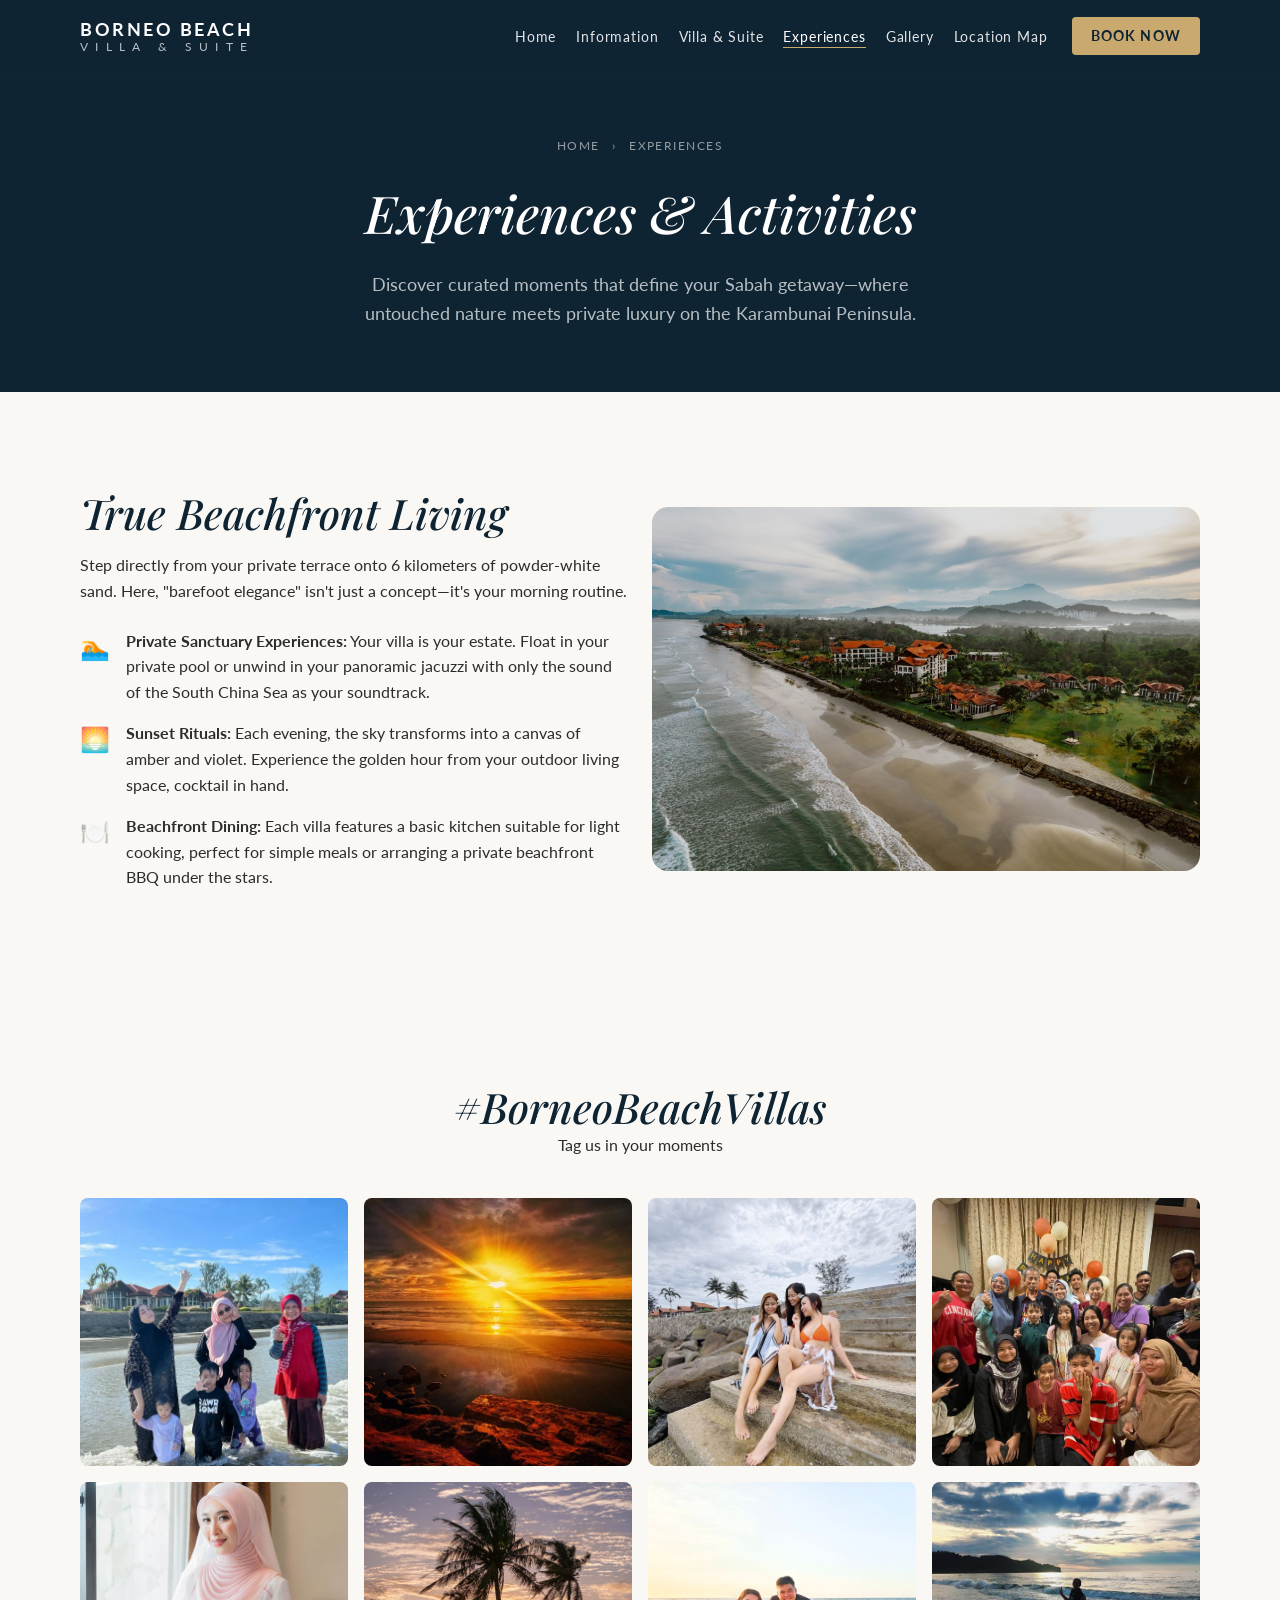
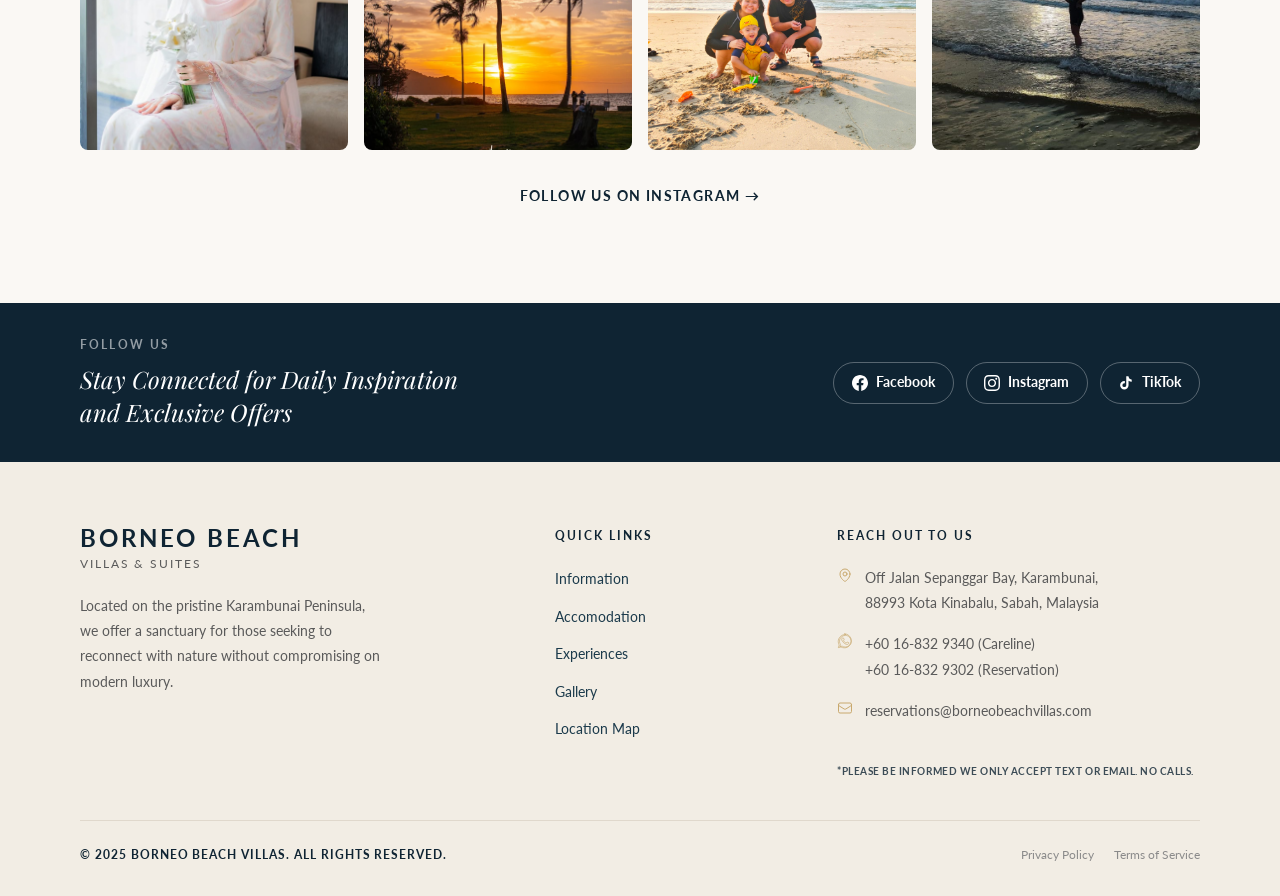
==== commit 8c68e3b6: "First commit" ====
--- a/experiences.html
+++ b/experiences.html
@@ -1,14 +1,73 @@
-<!DOCTYPE html>
+﻿<!DOCTYPE html>
 <html lang="en">
 
 <head>
     <meta charset="UTF-8" />
     <meta name="viewport" content="width=device-width, initial-scale=1.0" />
+    <meta name="robots" content="index, follow" />
     <meta name="description"
-        content="Discover luxury experiences at Borneo Beach Villas—private beachfront living, golf at Karambunai, island hopping Sabah, spa wellness, and cultural adventures near Kota Kinabalu." />
+        content="Discover experiences near Borneo Beach Villas &amp; Suites including beachfront relaxation, golf, island hopping, wellness, and Sabah adventures near Kota Kinabalu." />
     <meta name="keywords"
         content="Karambunai resort activities, Sabah beach villa experiences, Nexus golf resort, Tunku Abdul Rahman Marine Park, Kota Kinabalu luxury activities" />
-    <title>Experiences & Activities | Borneo Beach Villa & Suite</title>
+    <title>Experiences &amp; Activities | Stay Ideas Near Borneo Beach Villas</title>
+    <link rel="canonical" href="https://www.borneobeachvillas.com/experiences.html" />
+    <link rel="icon" href="favicon.svg" type="image/svg+xml" />
+    <link rel="apple-touch-icon" href="favicon.svg" />
+    <meta name="theme-color" content="#0f4c5c" />
+    <meta property="og:type" content="website" />
+    <meta property="og:site_name" content="Borneo Beach Villas &amp; Suites" />
+    <meta property="og:title" content="Experiences &amp; Activities | Stay Ideas Near Borneo Beach Villas" />
+    <meta property="og:description"
+        content="Plan your Sabah stay with golf, island hopping, wellness moments, and beachfront experiences from Borneo Beach Villas &amp; Suites in Karambunai." />
+    <meta property="og:url" content="https://www.borneobeachvillas.com/experiences.html" />
+    <meta property="og:image" content="https://www.borneobeachvillas.com/images/suite-2br-seaview.jpg" />
+    <meta property="og:image:width" content="1200" />
+    <meta property="og:image:height" content="630" />
+    <meta property="og:image:alt" content="Sea-view suite at Borneo Beach Villas and Suites" />
+    <meta property="og:locale" content="en_MY" />
+    <meta name="twitter:card" content="summary_large_image" />
+    <meta name="twitter:title" content="Experiences &amp; Activities | Stay Ideas Near Borneo Beach Villas" />
+    <meta name="twitter:description"
+        content="Plan your Sabah stay with golf, island hopping, wellness moments, and beachfront experiences from Borneo Beach Villas &amp; Suites in Karambunai." />
+    <meta name="twitter:image" content="https://www.borneobeachvillas.com/images/suite-2br-seaview.jpg" />
+    <script type="application/ld+json">
+        {
+          "@context": "https://schema.org",
+          "@graph": [
+            {
+              "@type": "WebPage",
+              "@id": "https://www.borneobeachvillas.com/experiences.html#webpage",
+              "url": "https://www.borneobeachvillas.com/experiences.html",
+              "name": "Experiences & Activities",
+              "description": "Experience guide for Borneo Beach Villas & Suites guests in Sabah.",
+              "isPartOf": {
+                "@id": "https://www.borneobeachvillas.com/#website"
+              },
+              "about": {
+                "@id": "https://www.borneobeachvillas.com/#lodging"
+              }
+            },
+            {
+              "@type": "BreadcrumbList",
+              "@id": "https://www.borneobeachvillas.com/experiences.html#breadcrumb",
+              "itemListElement": [
+                {
+                  "@type": "ListItem",
+                  "position": 1,
+                  "name": "Home",
+                  "item": "https://www.borneobeachvillas.com/"
+                },
+                {
+                  "@type": "ListItem",
+                  "position": 2,
+                  "name": "Experiences",
+                  "item": "https://www.borneobeachvillas.com/experiences.html"
+                }
+              ]
+            }
+          ]
+        }
+    </script>
     <link rel="preconnect" href="https://fonts.googleapis.com" />
     <link rel="preconnect" href="https://fonts.gstatic.com" crossorigin />
     <link rel="stylesheet" href="css/main.css" />
@@ -32,7 +91,8 @@
                 </p>
                 <h1 class="page-hero__title">Experiences & Activities</h1>
                 <p class="page-hero__subtitle">
-                    Discover curated moments that define your Sabah getaway—where untouched nature meets private luxury
+                    Discover curated moments that define your Sabah getaway&mdash;where untouched nature meets private
+                    luxury
                     on the Karambunai Peninsula.
                 </p>
             </div>
@@ -46,7 +106,7 @@
                     <h2 class="section-title">True Beachfront Living</h2>
                     <p class="section-desc" style="margin-top: 14px;">
                         Step directly from your private terrace onto 6 kilometers of powder-white sand. Here, "barefoot
-                        elegance" isn't just a concept—it's your morning routine.
+                        elegance" isn't just a concept&mdash;it's your morning routine.
                     </p>
                     <ul class="experience-features">
                         <li class="exp-feature">
@@ -69,98 +129,16 @@
                         <li class="exp-feature">
                             <span class="exp-feature__icon">🍽️</span>
                             <div>
-                                <strong>Beachfront Dining:</strong> Fully equipped kitchens in every villa create
-                                intimate culinary
-                                moments, or arrange for a private beachfront BBQ under the stars.
+                                <strong>Beachfront Dining:</strong> Each villa features a basic kitchen suitable for
+                                light cooking, perfect for simple meals or arranging a private beachfront BBQ under the
+                                stars.
                             </div>
                         </li>
                     </ul>
                 </div>
                 <div class="experience-intro__image">
-                    <img src="images/exp-intro.jpeg" alt="Villa terrace opening directly onto beach"
+                    <img src="gallery/arial-view-facing-land.jpeg" alt="Villa terrace opening directly onto beach"
                         class="img-rounded shadow-lg" loading="lazy" />
-                </div>
-            </div>
-        </section>
-
-        <!-- ===================== AQUATIC ADVENTURES ===================== -->
-        <section class="aquatic-adventures section-pad bg-ocean text-inverse">
-            <div class="container">
-                <div class="section-header text-center mb-12">
-                    <span class="section-label" style="color: var(--color-secondary);">Aquatic Adventures</span>
-                    <h2 class="section-title color-inverse">Where the Coral Meets the Coast</h2>
-                    <p class="section-subtitle color-grey-alt">
-                        The waters off Karambunai offer some of Borneo's most accessible marine experiences.
-                    </p>
-                </div>
-
-                <div class="grid grid--3col gap-8">
-                    <!-- Card 1 -->
-                    <div class="exp-card">
-                        <div class="exp-card__icon">🚤</div>
-                        <h3 class="exp-card__title">Island Hopping</h3>
-                        <p class="exp-card__desc">
-                            Depart from nearby Jesselton Point for day trips to Tunku Abdul Rahman Marine Park. Snorkel
-                            coral gardens
-                            at Sapi Island, swim with tropical fish at Manukan, or lounge on uninhabited beaches.
-                        </p>
-                        <a href="contact.html" class="exp-card__link">Arrange Transfer →</a>
-                    </div>
-                    <!-- Card 2 -->
-                    <div class="exp-card">
-                        <div class="exp-card__icon">🤿</div>
-                        <h3 class="exp-card__title">Diving Expeditions</h3>
-                        <p class="exp-card__desc">
-                            World-class dive sites await at Sipadan and Mabul (via short connecting flights), or
-                            discover local
-                            underwater treasures with introductory dives just off the coast.
-                        </p>
-                        <a href="contact.html" class="exp-card__link">Book Dive Trip →</a>
-                    </div>
-                    <!-- Card 3 -->
-                    <div class="exp-card">
-                        <div class="exp-card__icon">🛶</div>
-                        <h3 class="exp-card__title">Kayaking & SUP</h3>
-                        <p class="exp-card__desc">
-                            Glide across calm morning waters directly from the beach, exploring hidden coves and
-                            mangrove estuaries at
-                            your own pace.
-                        </p>
-                        <a href="contact.html" class="exp-card__link">Rent Equipment →</a>
-                    </div>
-                </div>
-            </div>
-        </section>
-
-
-        <!-- ===================== CULTURAL IMMERSION ===================== -->
-        <section class="cultural-immersion section-pad"
-            style="background: linear-gradient(rgba(15, 36, 51, 0.7), rgba(15, 36, 51, 0.7)), url('images/exp-culture-bg.jpg') center/cover no-repeat fixed;">
-            <div class="container">
-                <div class="section-header text-center mb-12">
-                    <span class="section-label" style="color: var(--color-secondary);">Cultural Immersion</span>
-                    <h2 class="section-title color-inverse">Sabah's Living Heritage</h2>
-                </div>
-
-                <div class="grid grid--3col gap-6">
-                    <div class="culture-card">
-                        <h3 class="culture-card__title">Kampung Gipsi</h3>
-                        <p class="culture-card__desc">Experience authentic Rungus longhouse architecture and traditions
-                            in this
-                            living museum, just 30 minutes away.</p>
-                    </div>
-                    <div class="culture-card">
-                        <h3 class="culture-card__title">Tip of Borneo</h3>
-                        <p class="culture-card__desc">Where the South China Sea meets the Sulu Sea. Dramatic cliff-top
-                            views and a
-                            surfer's paradise at Tanjung Simpang Mengayau.</p>
-                    </div>
-                    <div class="culture-card">
-                        <h3 class="culture-card__title">Kota Kinabalu City</h3>
-                        <p class="culture-card__desc">Bustling markets, the iconic City Mosque, and waterfront seafood
-                            restaurants
-                            serving Malaysia's freshest catch.</p>
-                    </div>
                 </div>
             </div>
         </section>
@@ -178,11 +156,15 @@
                     <div class="insta-item"><img src="images/insta-2.jpg" alt="Instagram post" /></div>
                     <div class="insta-item"><img src="images/insta-3.jpg" alt="Instagram post" /></div>
                     <div class="insta-item"><img src="images/insta-4.jpg" alt="Instagram post" /></div>
+                    <div class="insta-item"><img src="images/insta-5.jpg" alt="Instagram post" /></div>
+                    <div class="insta-item"><img src="images/insta-6.jpg" alt="Instagram post" /></div>
+                    <div class="insta-item"><img src="images/insta-7.jpg" alt="Instagram post" /></div>
+                    <div class="insta-item"><img src="images/insta-8.jpg" alt="Instagram post" /></div>
                 </div>
                 <div class="text-center mt-8">
                     <a href="https://www.instagram.com/borneobeachvillasuite/" class="btn--text" target="_blank">Follow
                         us on
-                        Instagram →</a>
+                        Instagram &rarr;</a>
                 </div>
             </div>
         </section>
--- a/css/main.css
+++ b/css/main.css
@@ -1363,21 +1363,27 @@
   white-space: nowrap;
 }
 
-.villas-tabs__link svg {
+.villas-tabs__link svg,
+.villas-tabs__link img {
   width: 16px;
   height: 16px;
-  stroke: currentColor;
-  fill: none;
   flex-shrink: 0;
   opacity: 0.6;
   transition: opacity var(--transition-fast);
+  object-fit: contain;
+}
+
+.villas-tabs__link svg {
+  stroke: currentColor;
+  fill: none;
 }
 
 .villas-tabs__link:hover {
   color: var(--color-primary-dark);
 }
 
-.villas-tabs__link:hover svg {
+.villas-tabs__link:hover svg,
+.villas-tabs__link:hover img {
   opacity: 1;
 }
 
@@ -1386,8 +1392,12 @@
   border-bottom-color: var(--color-secondary);
 }
 
+.villas-tabs__link.active svg,
+.villas-tabs__link.active img {
+  opacity: 1;
+}
+
 .villas-tabs__link.active svg {
-  opacity: 1;
   stroke: var(--color-secondary);
 }
 
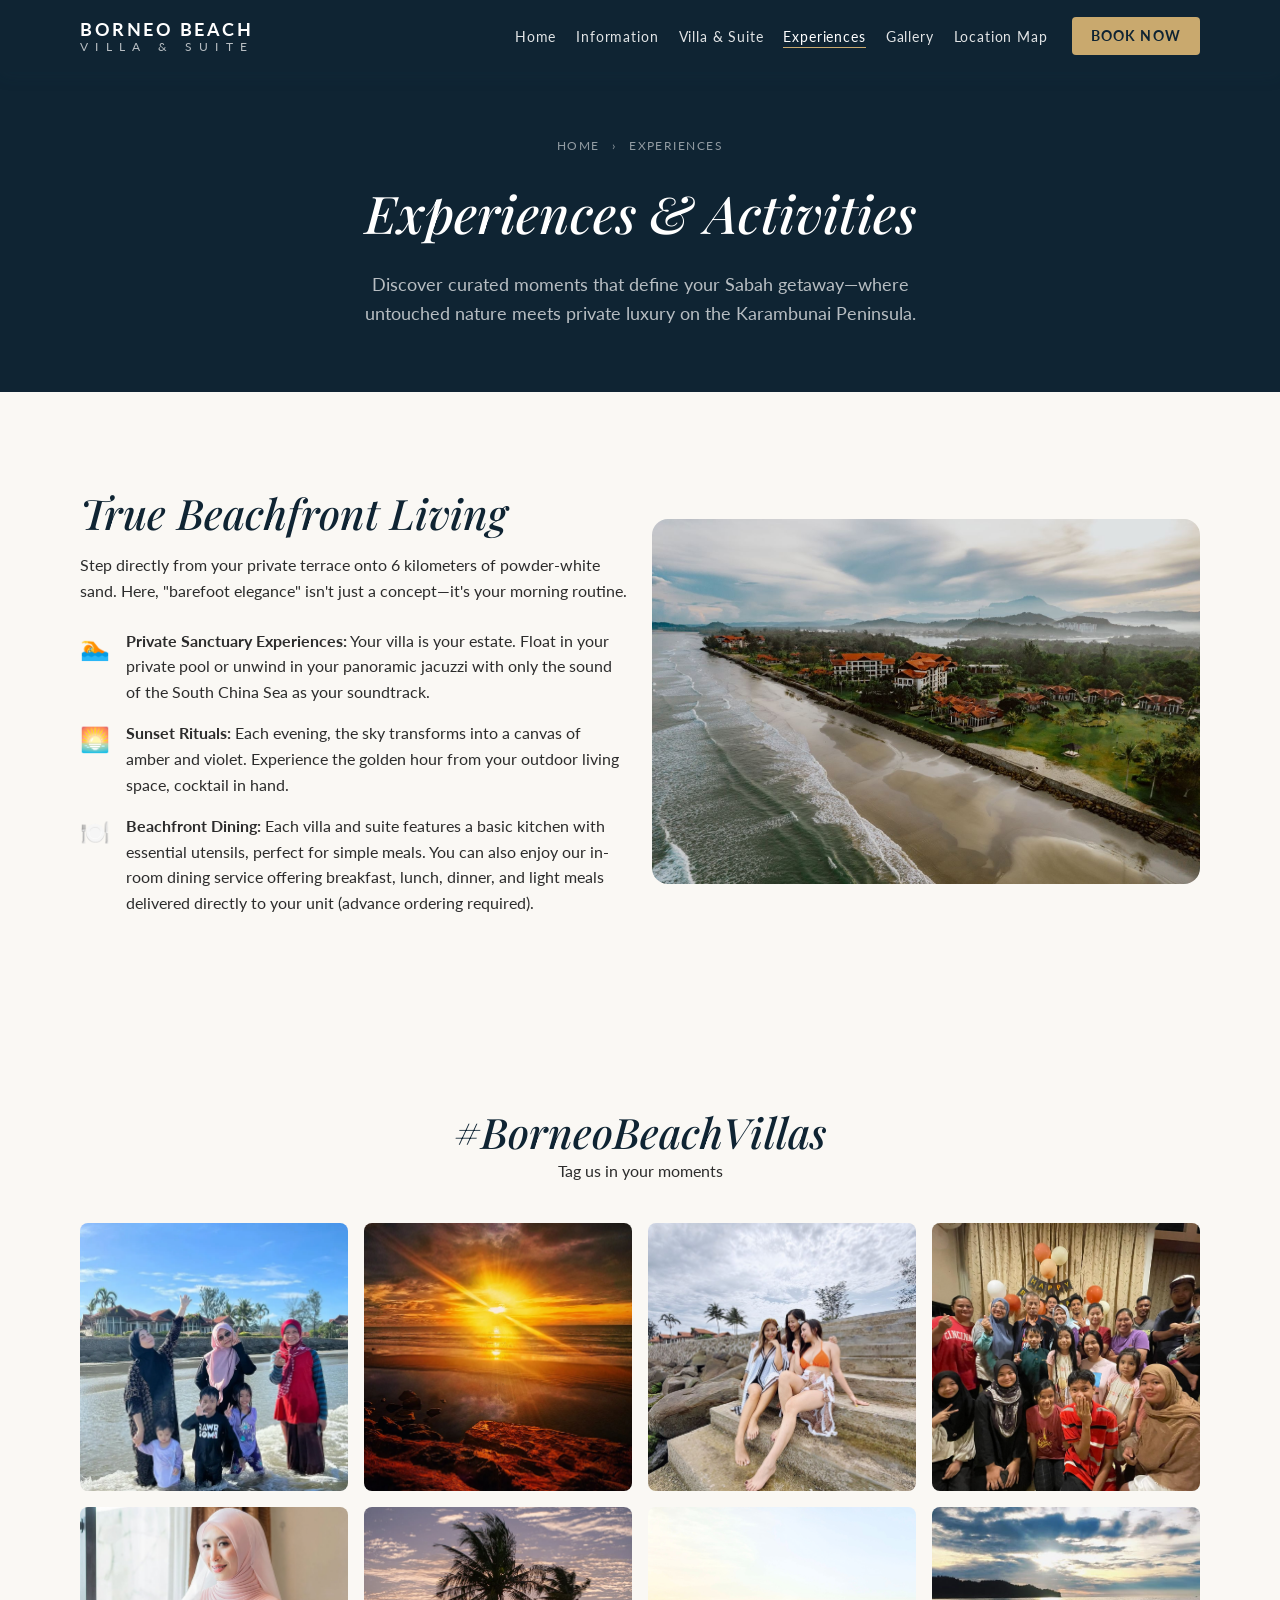
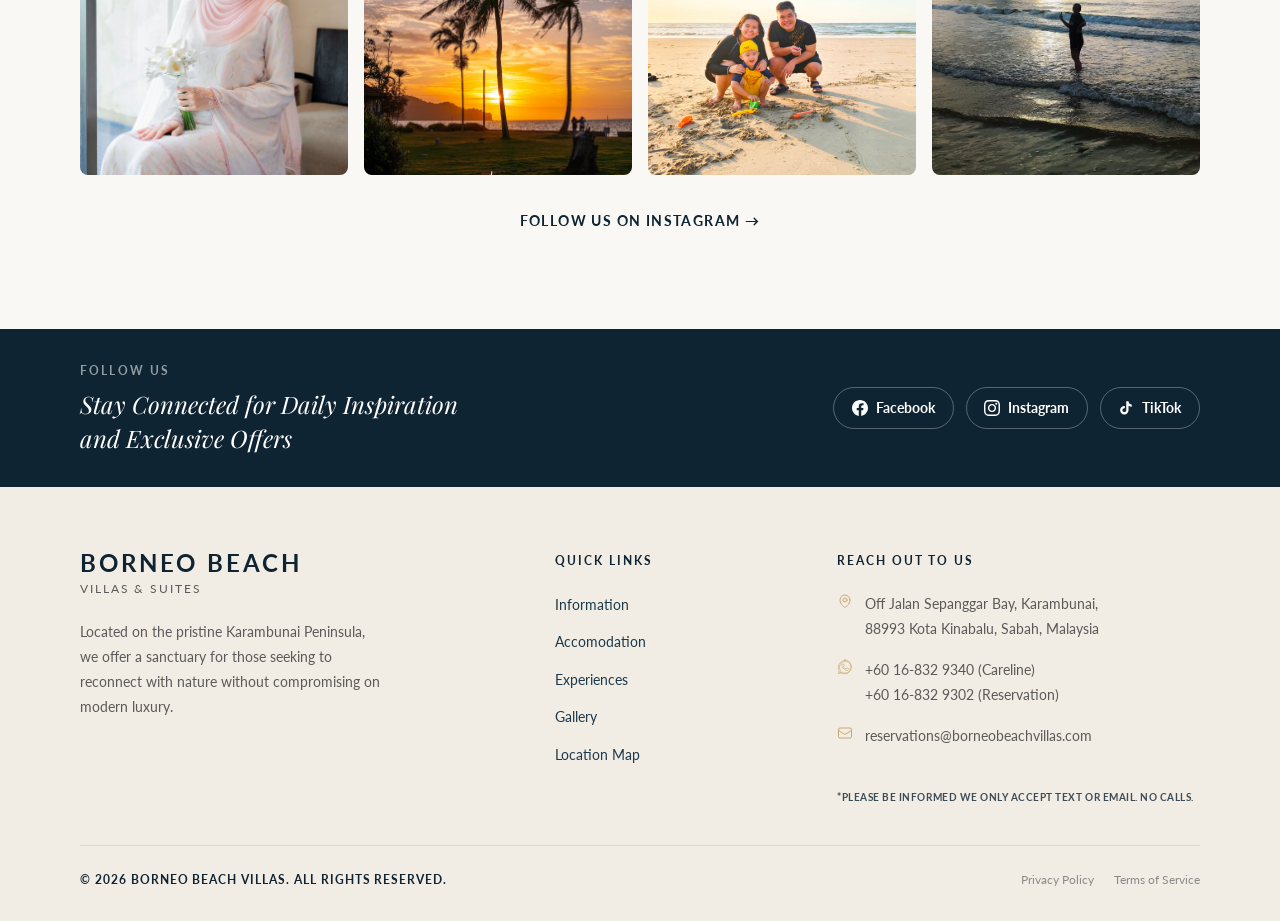
==== commit c9a4d34c: "Update About Us" ====
--- a/experiences.html
+++ b/experiences.html
@@ -1,4 +1,4 @@
-﻿<!DOCTYPE html>
+<!DOCTYPE html>
 <html lang="en">
 
 <head>
@@ -10,7 +10,7 @@
     <meta name="keywords"
         content="Karambunai resort activities, Sabah beach villa experiences, Nexus golf resort, Tunku Abdul Rahman Marine Park, Kota Kinabalu luxury activities" />
     <title>Experiences &amp; Activities | Stay Ideas Near Borneo Beach Villas</title>
-    <link rel="canonical" href="https://www.borneobeachvillas.com/experiences.html" />
+    <link rel="canonical" href="https://www.borneobeachvillas.com/experiences" />
     <link rel="icon" href="favicon.svg" type="image/svg+xml" />
     <link rel="apple-touch-icon" href="favicon.svg" />
     <meta name="theme-color" content="#0f4c5c" />
@@ -19,7 +19,7 @@
     <meta property="og:title" content="Experiences &amp; Activities | Stay Ideas Near Borneo Beach Villas" />
     <meta property="og:description"
         content="Plan your Sabah stay with golf, island hopping, wellness moments, and beachfront experiences from Borneo Beach Villas &amp; Suites in Karambunai." />
-    <meta property="og:url" content="https://www.borneobeachvillas.com/experiences.html" />
+    <meta property="og:url" content="https://www.borneobeachvillas.com/experiences" />
     <meta property="og:image" content="https://www.borneobeachvillas.com/images/suite-2br-seaview.jpg" />
     <meta property="og:image:width" content="1200" />
     <meta property="og:image:height" content="630" />
@@ -36,8 +36,8 @@
           "@graph": [
             {
               "@type": "WebPage",
-              "@id": "https://www.borneobeachvillas.com/experiences.html#webpage",
-              "url": "https://www.borneobeachvillas.com/experiences.html",
+              "@id": "https://www.borneobeachvillas.com/experiences#webpage",
+              "url": "https://www.borneobeachvillas.com/experiences",
               "name": "Experiences & Activities",
               "description": "Experience guide for Borneo Beach Villas & Suites guests in Sabah.",
               "isPartOf": {
@@ -49,7 +49,7 @@
             },
             {
               "@type": "BreadcrumbList",
-              "@id": "https://www.borneobeachvillas.com/experiences.html#breadcrumb",
+              "@id": "https://www.borneobeachvillas.com/experiences#breadcrumb",
               "itemListElement": [
                 {
                   "@type": "ListItem",
@@ -61,7 +61,7 @@
                   "@type": "ListItem",
                   "position": 2,
                   "name": "Experiences",
-                  "item": "https://www.borneobeachvillas.com/experiences.html"
+                  "item": "https://www.borneobeachvillas.com/experiences"
                 }
               ]
             }
@@ -85,7 +85,7 @@
         <div class="page-hero">
             <div class="container page-hero__inner">
                 <p class="page-hero__breadcrumb">
-                    <a href="index.html">Home</a>
+                    <a href="/">Home</a>
                     <span aria-hidden="true">›</span>
                     Experiences
                 </p>
@@ -129,15 +129,15 @@
                         <li class="exp-feature">
                             <span class="exp-feature__icon">🍽️</span>
                             <div>
-                                <strong>Beachfront Dining:</strong> Each villa features a basic kitchen suitable for
-                                light cooking, perfect for simple meals or arranging a private beachfront BBQ under the
-                                stars.
+                                <strong>Beachfront Dining:</strong> Each villa and suite features a basic kitchen with essential 
+                                utensils, perfect for simple meals. You can also enjoy our in-room dining service offering 
+                                breakfast, lunch, dinner, and light meals delivered directly to your unit (advance ordering required).
                             </div>
                         </li>
                     </ul>
                 </div>
                 <div class="experience-intro__image">
-                    <img src="gallery/arial-view-facing-land.jpeg" alt="Villa terrace opening directly onto beach"
+                    <img src="photo-gallery/arial-view-facing-land.jpeg" alt="Villa terrace opening directly onto beach"
                         class="img-rounded shadow-lg" loading="lazy" />
                 </div>
             </div>
--- a/css/main.css
+++ b/css/main.css
@@ -1181,6 +1181,15 @@
   margin-block: var(--sp-5);
 }
 
+.info-highlight--important {
+  background-color: #fbf6f0;
+  border-left-color: #d97736;
+}
+
+.info-highlight--important strong {
+  color: #c2591b;
+}
+
 .info-highlight p {
   margin-bottom: 0;
   font-size: var(--text-sm);
